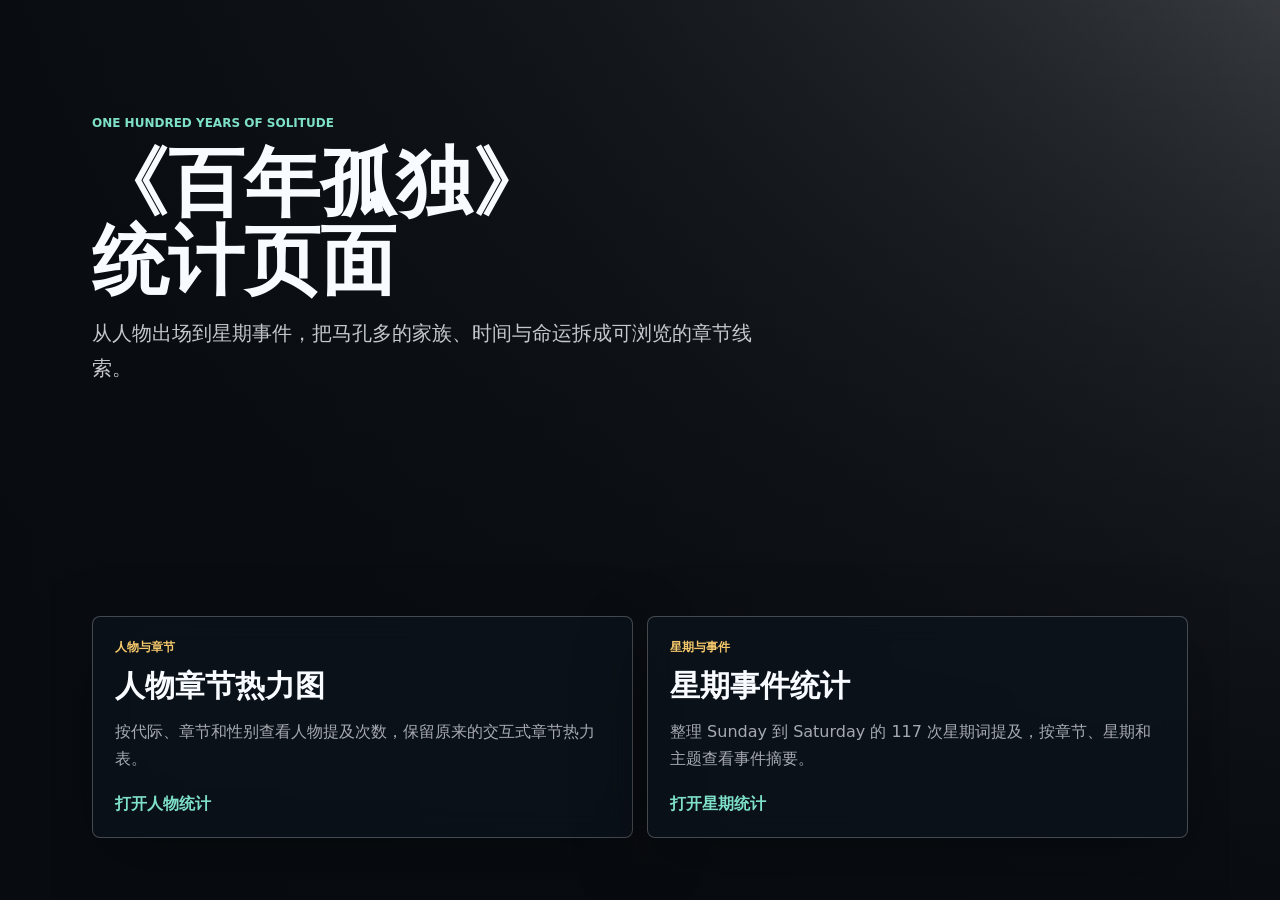
==== index.html @ 35a204f6 "style: tighten landing hero spacing" ====
<!doctype html>
<html lang="zh-CN">
  <head>
    <meta charset="utf-8" />
    <meta name="viewport" content="width=device-width, initial-scale=1" />
    <title>《百年孤独》统计页面</title>
    <style>
      :root {
        --ink: #f8fbff;
        --soft: rgba(248, 251, 255, 0.78);
        --muted: rgba(248, 251, 255, 0.66);
        --line: rgba(255, 255, 255, 0.24);
        --card: rgba(12, 20, 28, 0.68);
        --card-hover: rgba(17, 29, 39, 0.82);
        --teal: #7ee0c7;
        --gold: #f5c96b;
        --shadow: 0 24px 70px rgba(0, 0, 0, 0.34);
        font-family:
          Inter, ui-sans-serif, system-ui, -apple-system, BlinkMacSystemFont, "Segoe UI",
          "PingFang SC", "Microsoft YaHei", sans-serif;
      }

      * {
        box-sizing: border-box;
      }

      html {
        min-height: 100%;
      }

      html,
      body {
        background:
          linear-gradient(90deg, rgba(8, 12, 17, 0.9) 0%, rgba(8, 12, 17, 0.74) 44%, rgba(8, 12, 17, 0.46) 100%),
          linear-gradient(180deg, rgba(8, 12, 17, 0.2) 0%, rgba(8, 12, 17, 0.88) 100%),
          url("./assets/spanish-cover.webp") center / cover no-repeat;
      }

      body {
        min-width: 320px;
        min-height: 100svh;
        margin: 0;
        overflow-x: hidden;
        color: var(--ink);
      }

      main {
        display: grid;
        grid-template-rows: minmax(360px, 42svh) auto;
        width: 100%;
        max-width: 1180px;
        min-height: 100svh;
        margin: 0 auto;
        padding: clamp(24px, 5vw, 62px) clamp(16px, 4vw, 42px);
        overflow: hidden;
      }

      .hero {
        display: flex;
        flex-direction: column;
        justify-content: center;
        width: 100%;
        min-width: 0;
        max-width: 820px;
      }

      .eyebrow {
        margin: 0 0 14px;
        color: var(--teal);
        font-size: 12px;
        font-weight: 820;
        letter-spacing: 0;
        text-transform: uppercase;
      }

      h1 {
        max-width: 780px;
        margin: 0 0 16px;
        font-size: clamp(38px, 7vw, 76px);
        line-height: 1.02;
        letter-spacing: 0;
        overflow-wrap: anywhere;
        text-wrap: balance;
      }

      h1 span {
        display: block;
      }

      .lede {
        max-width: 690px;
        margin: 0;
        color: var(--soft);
        font-size: clamp(16px, 2vw, 20px);
        line-height: 1.75;
        overflow-wrap: anywhere;
        word-break: break-word;
      }

      .link-grid {
        display: grid;
        width: 100%;
        min-width: 0;
        grid-template-columns: repeat(2, minmax(0, 1fr));
        gap: 14px;
        align-self: end;
      }

      a.card {
        display: grid;
        min-width: 0;
        min-height: 204px;
        border: 1px solid var(--line);
        border-radius: 8px;
        background: var(--card);
        box-shadow: var(--shadow);
        padding: 22px;
        color: inherit;
        text-decoration: none;
        backdrop-filter: blur(14px);
      }

      a.card:hover,
      a.card:focus-visible {
        border-color: rgba(126, 224, 199, 0.76);
        outline: none;
        background: var(--card-hover);
        box-shadow: 0 0 0 3px rgba(126, 224, 199, 0.18), var(--shadow);
      }

      .card-kicker {
        color: var(--gold);
        font-size: 12px;
        font-weight: 820;
      }

      .card strong {
        display: block;
        margin-top: 12px;
        color: var(--ink);
        font-size: clamp(22px, 3vw, 30px);
        line-height: 1.18;
      }

      .card p {
        margin: 14px 0 0;
        color: var(--muted);
        line-height: 1.7;
        overflow-wrap: anywhere;
        word-break: break-word;
      }

      .card-action {
        align-self: end;
        margin-top: 22px;
        color: var(--teal);
        font-weight: 820;
      }

      @media (max-width: 820px) {
        html,
        body {
          background:
            linear-gradient(180deg, rgba(8, 12, 17, 0.9) 0%, rgba(8, 12, 17, 0.68) 46%, rgba(8, 12, 17, 0.94) 100%),
            url("./assets/spanish-cover.webp") center top / cover no-repeat;
        }

        main {
          grid-template-rows: minmax(340px, 48svh) auto;
          padding-right: 20px;
          padding-left: 20px;
        }

        .hero,
        .link-grid {
          width: min(350px, 100%);
          max-width: 100%;
        }

        a.card {
          width: 100%;
          max-width: 100%;
        }

        h1 {
          font-size: clamp(34px, 11vw, 46px);
          line-height: 1.08;
        }

        .link-grid {
          grid-template-columns: 1fr;
        }

        a.card {
          min-height: 184px;
        }
      }
    </style>
  </head>
  <body>
    <main>
      <section class="hero" aria-labelledby="site-title">
        <p class="eyebrow">One Hundred Years of Solitude</p>
        <h1 id="site-title"><span>《百年孤独》</span><span>统计页面</span></h1>
        <p class="lede">从人物出场到星期事件，把马孔多的家族、时间与命运拆成可浏览的章节线索。</p>
      </section>

      <section class="link-grid" aria-label="统计页面入口">
        <a class="card" href="./people/">
          <span class="card-kicker">人物与章节</span>
          <strong>人物章节热力图</strong>
          <p>按代际、章节和性别查看人物提及次数，保留原来的交互式章节热力表。</p>
          <span class="card-action">打开人物统计</span>
        </a>

        <a class="card" href="./weekday-events/">
          <span class="card-kicker">星期与事件</span>
          <strong>星期事件统计</strong>
          <p>整理 Sunday 到 Saturday 的 117 次星期词提及，按章节、星期和主题查看事件摘要。</p>
          <span class="card-action">打开星期统计</span>
        </a>
      </section>
    </main>
  </body>
</html>
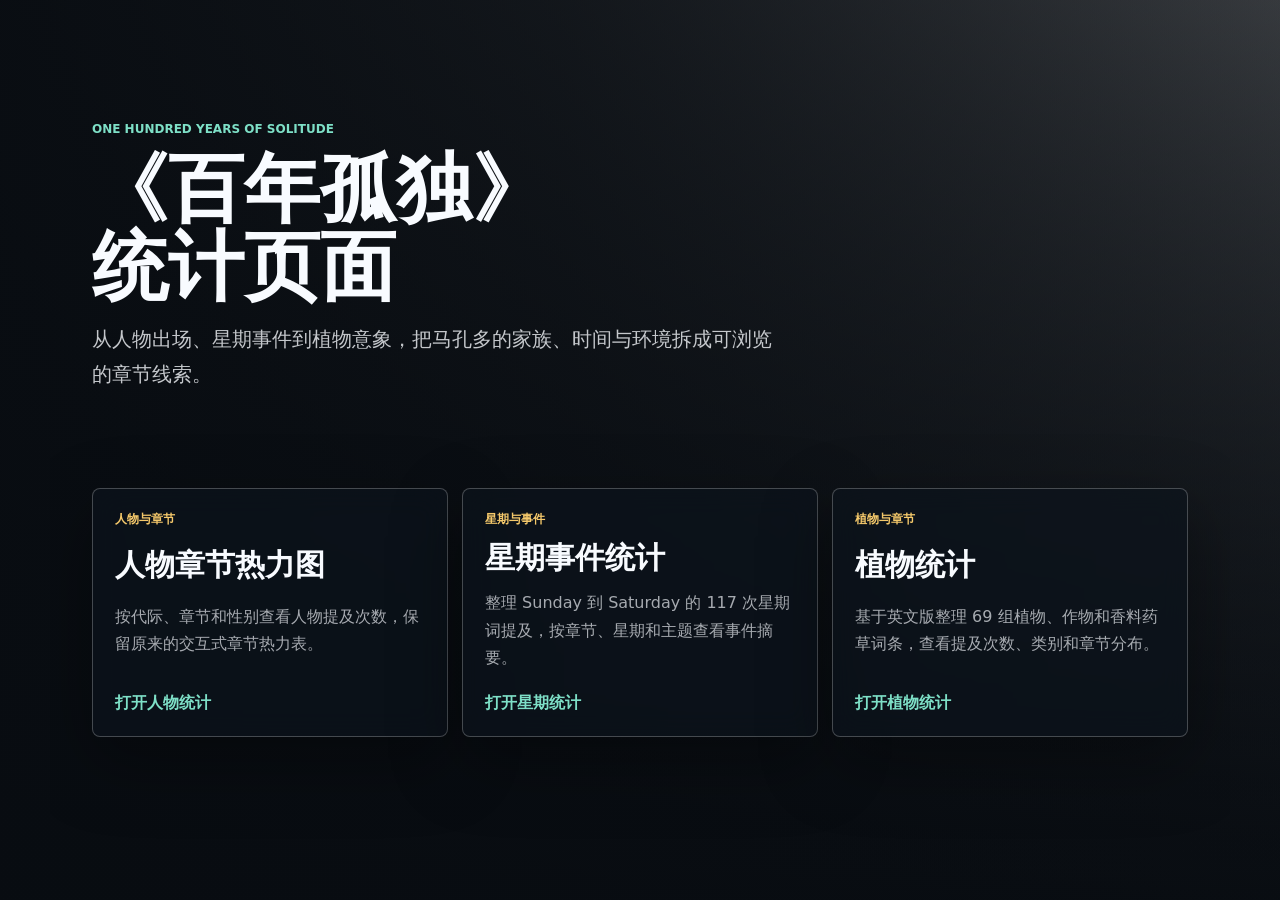
==== commit a3126af4: "feat: add plant statistics page" ====
--- a/index.html
+++ b/index.html
@@ -45,8 +45,9 @@
       }
 
       main {
-        display: grid;
-        grid-template-rows: minmax(360px, 42svh) auto;
+        display: flex;
+        flex-direction: column;
+        gap: clamp(32px, 4vh, 52px);
         width: 100%;
         max-width: 1180px;
         min-height: 100svh;
@@ -62,6 +63,7 @@
         width: 100%;
         min-width: 0;
         max-width: 820px;
+        min-height: min(390px, 44svh);
       }
 
       .eyebrow {
@@ -101,9 +103,8 @@
         display: grid;
         width: 100%;
         min-width: 0;
-        grid-template-columns: repeat(2, minmax(0, 1fr));
+        grid-template-columns: repeat(3, minmax(0, 1fr));
         gap: 14px;
-        align-self: end;
       }
 
       a.card {
@@ -166,9 +167,13 @@
         }
 
         main {
-          grid-template-rows: minmax(340px, 48svh) auto;
+          gap: 28px;
           padding-right: 20px;
           padding-left: 20px;
+        }
+
+        .hero {
+          min-height: 340px;
         }
 
         .hero,
@@ -193,6 +198,12 @@
 
         a.card {
           min-height: 184px;
+        }
+      }
+
+      @media (min-width: 821px) and (max-width: 1040px) {
+        .link-grid {
+          grid-template-columns: repeat(2, minmax(0, 1fr));
         }
       }
     </style>
@@ -202,7 +213,7 @@
       <section class="hero" aria-labelledby="site-title">
         <p class="eyebrow">One Hundred Years of Solitude</p>
         <h1 id="site-title"><span>《百年孤独》</span><span>统计页面</span></h1>
-        <p class="lede">从人物出场到星期事件，把马孔多的家族、时间与命运拆成可浏览的章节线索。</p>
+        <p class="lede">从人物出场、星期事件到植物意象，把马孔多的家族、时间与环境拆成可浏览的章节线索。</p>
       </section>
 
       <section class="link-grid" aria-label="统计页面入口">
@@ -219,6 +230,13 @@
           <p>整理 Sunday 到 Saturday 的 117 次星期词提及，按章节、星期和主题查看事件摘要。</p>
           <span class="card-action">打开星期统计</span>
         </a>
+
+        <a class="card" href="./plants/">
+          <span class="card-kicker">植物与章节</span>
+          <strong>植物统计</strong>
+          <p>基于英文版整理 69 组植物、作物和香料药草词条，查看提及次数、类别和章节分布。</p>
+          <span class="card-action">打开植物统计</span>
+        </a>
       </section>
     </main>
   </body>
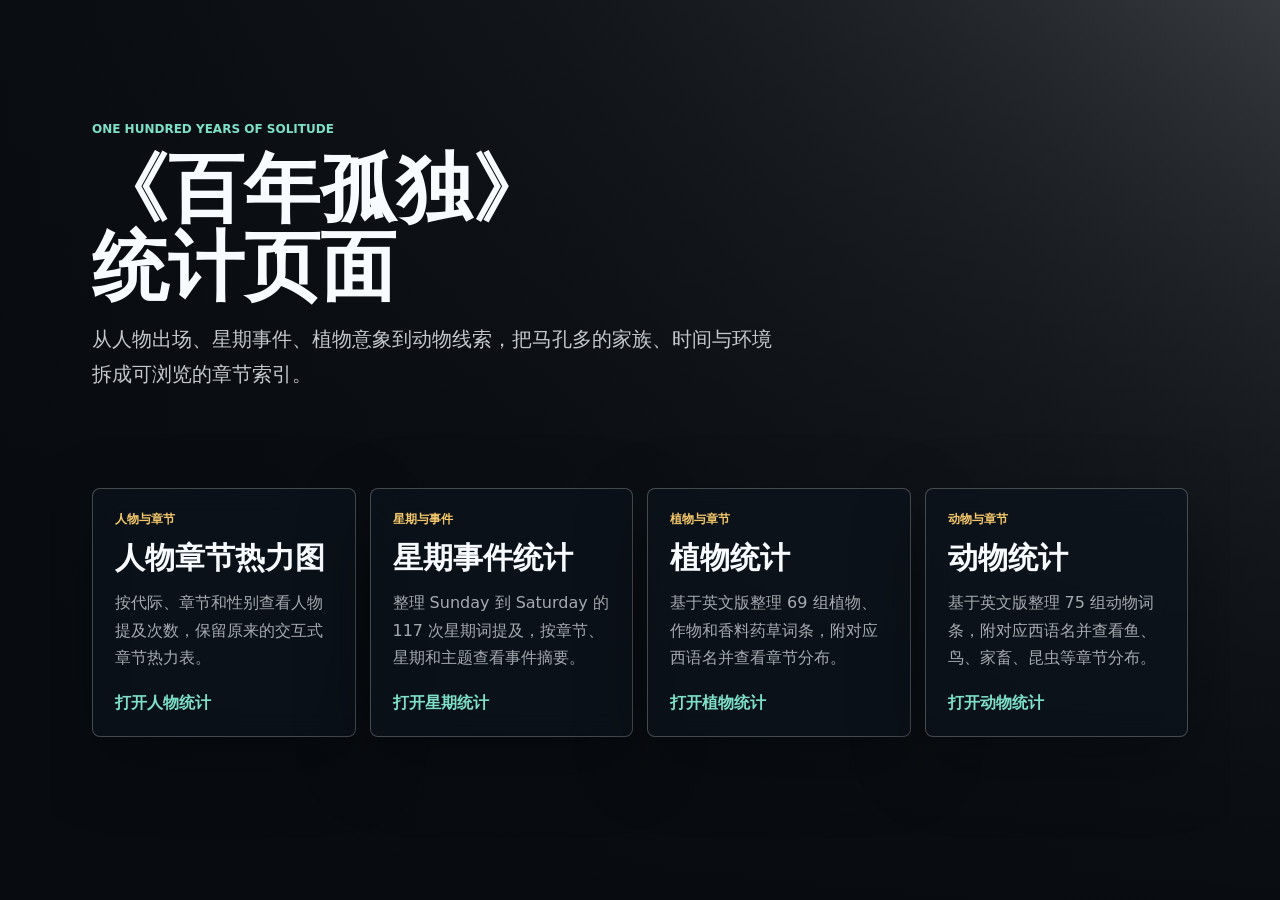
==== commit 119c0598: "feat: add Spanish labels to nature stats" ====
--- a/index.html
+++ b/index.html
@@ -103,7 +103,7 @@
         display: grid;
         width: 100%;
         min-width: 0;
-        grid-template-columns: repeat(3, minmax(0, 1fr));
+        grid-template-columns: repeat(4, minmax(0, 1fr));
         gap: 14px;
       }
 
@@ -201,7 +201,7 @@
         }
       }
 
-      @media (min-width: 821px) and (max-width: 1040px) {
+      @media (min-width: 821px) and (max-width: 1180px) {
         .link-grid {
           grid-template-columns: repeat(2, minmax(0, 1fr));
         }
@@ -213,7 +213,7 @@
       <section class="hero" aria-labelledby="site-title">
         <p class="eyebrow">One Hundred Years of Solitude</p>
         <h1 id="site-title"><span>《百年孤独》</span><span>统计页面</span></h1>
-        <p class="lede">从人物出场、星期事件到植物意象，把马孔多的家族、时间与环境拆成可浏览的章节线索。</p>
+        <p class="lede">从人物出场、星期事件、植物意象到动物线索，把马孔多的家族、时间与环境拆成可浏览的章节索引。</p>
       </section>
 
       <section class="link-grid" aria-label="统计页面入口">
@@ -234,8 +234,15 @@
         <a class="card" href="./plants/">
           <span class="card-kicker">植物与章节</span>
           <strong>植物统计</strong>
-          <p>基于英文版整理 69 组植物、作物和香料药草词条，查看提及次数、类别和章节分布。</p>
+          <p>基于英文版整理 69 组植物、作物和香料药草词条，附对应西语名并查看章节分布。</p>
           <span class="card-action">打开植物统计</span>
+        </a>
+
+        <a class="card" href="./animals/">
+          <span class="card-kicker">动物与章节</span>
+          <strong>动物统计</strong>
+          <p>基于英文版整理 75 组动物词条，附对应西语名并查看鱼、鸟、家畜、昆虫等章节分布。</p>
+          <span class="card-action">打开动物统计</span>
         </a>
       </section>
     </main>
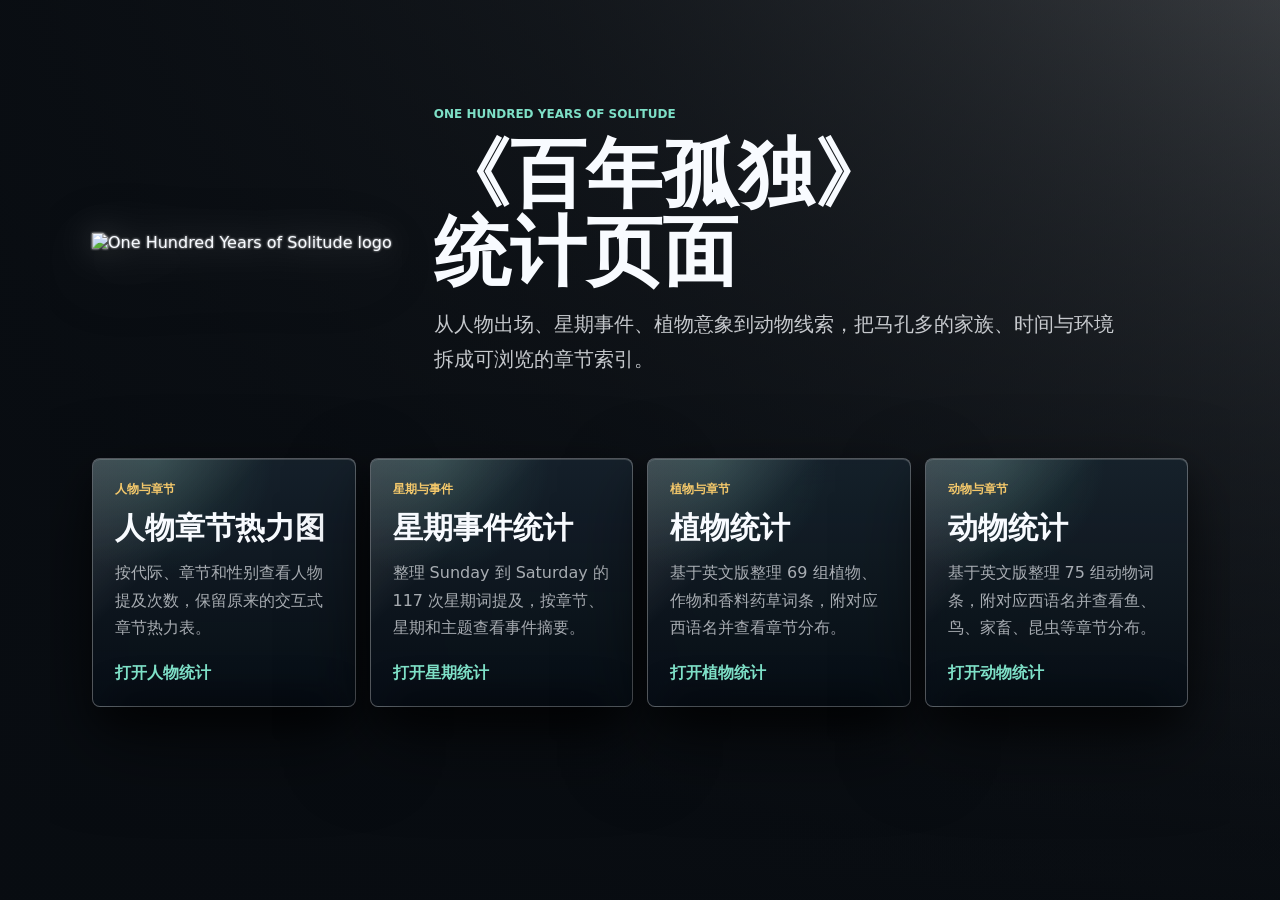
==== commit eb00b592: "style: lift homepage cards" ====
--- a/index.html
+++ b/index.html
@@ -4,6 +4,8 @@
     <meta charset="utf-8" />
     <meta name="viewport" content="width=device-width, initial-scale=1" />
     <title>《百年孤独》统计页面</title>
+    <link rel="icon" type="image/png" sizes="64x64" href="./assets/favicon.png" />
+    <link rel="apple-touch-icon" href="./assets/apple-touch-icon.png" />
     <style>
       :root {
         --ink: #f8fbff;
@@ -62,8 +64,30 @@
         justify-content: center;
         width: 100%;
         min-width: 0;
-        max-width: 820px;
-        min-height: min(390px, 44svh);
+        max-width: 1080px;
+        min-height: min(360px, 42svh);
+      }
+
+      .hero-heading {
+        display: flex;
+        align-items: center;
+        gap: clamp(22px, 3.4vw, 42px);
+        width: 100%;
+        min-width: 0;
+      }
+
+      .hero-copy {
+        min-width: 0;
+      }
+
+      .brand-logo {
+        flex: 0 0 auto;
+        width: clamp(150px, 15vw, 220px);
+        height: auto;
+        margin: 0;
+        filter: drop-shadow(0 18px 40px rgba(0, 0, 0, 0.42))
+          drop-shadow(0 0 1px rgba(255, 255, 255, 0.82))
+          drop-shadow(0 0 16px rgba(255, 255, 255, 0.26));
       }
 
       .eyebrow {
@@ -105,28 +129,76 @@
         min-width: 0;
         grid-template-columns: repeat(4, minmax(0, 1fr));
         gap: 14px;
+        perspective: 1200px;
       }
 
       a.card {
+        position: relative;
+        isolation: isolate;
         display: grid;
         min-width: 0;
         min-height: 204px;
-        border: 1px solid var(--line);
+        border: 1px solid rgba(255, 255, 255, 0.3);
         border-radius: 8px;
-        background: var(--card);
-        box-shadow: var(--shadow);
+        background:
+          linear-gradient(180deg, rgba(24, 36, 46, 0.84), rgba(6, 13, 20, 0.74)),
+          var(--card);
+        box-shadow:
+          0 34px 82px rgba(0, 0, 0, 0.5),
+          0 14px 30px rgba(0, 0, 0, 0.34),
+          inset 0 1px 0 rgba(255, 255, 255, 0.16);
         padding: 22px;
         color: inherit;
         text-decoration: none;
         backdrop-filter: blur(14px);
+        transform: translateY(0);
+        transition:
+          transform 180ms ease,
+          border-color 180ms ease,
+          background 180ms ease,
+          box-shadow 180ms ease;
+      }
+
+      a.card::before {
+        position: absolute;
+        inset: 0;
+        z-index: -1;
+        border-radius: inherit;
+        background:
+          linear-gradient(135deg, rgba(255, 255, 255, 0.18), transparent 34%),
+          radial-gradient(circle at 24% 0%, rgba(126, 224, 199, 0.16), transparent 38%);
+        content: "";
+        opacity: 0.9;
+        pointer-events: none;
+      }
+
+      a.card::after {
+        position: absolute;
+        right: 18px;
+        bottom: -18px;
+        left: 18px;
+        z-index: -2;
+        height: 28px;
+        border-radius: 999px;
+        background: rgba(0, 0, 0, 0.42);
+        filter: blur(18px);
+        content: "";
+        pointer-events: none;
       }
 
       a.card:hover,
       a.card:focus-visible {
         border-color: rgba(126, 224, 199, 0.76);
         outline: none;
-        background: var(--card-hover);
-        box-shadow: 0 0 0 3px rgba(126, 224, 199, 0.18), var(--shadow);
+        background:
+          linear-gradient(180deg, rgba(29, 48, 58, 0.9), rgba(9, 19, 28, 0.82)),
+          var(--card-hover);
+        box-shadow:
+          0 46px 108px rgba(0, 0, 0, 0.58),
+          0 18px 42px rgba(0, 0, 0, 0.42),
+          0 0 0 3px rgba(126, 224, 199, 0.18),
+          inset 0 1px 0 rgba(255, 255, 255, 0.22);
+        transform: translateY(-8px);
       }
 
       .card-kicker {
@@ -176,6 +248,16 @@
           min-height: 340px;
         }
 
+        .hero-heading {
+          flex-direction: column;
+          align-items: flex-start;
+          gap: 16px;
+        }
+
+        .brand-logo {
+          width: 128px;
+        }
+
         .hero,
         .link-grid {
           width: min(350px, 100%);
@@ -211,9 +293,23 @@
   <body>
     <main>
       <section class="hero" aria-labelledby="site-title">
-        <p class="eyebrow">One Hundred Years of Solitude</p>
-        <h1 id="site-title"><span>《百年孤独》</span><span>统计页面</span></h1>
-        <p class="lede">从人物出场、星期事件、植物意象到动物线索，把马孔多的家族、时间与环境拆成可浏览的章节索引。</p>
+        <div class="hero-heading">
+          <picture>
+            <source srcset="./assets/site-logo.webp" type="image/webp" />
+            <img
+              class="brand-logo"
+              src="./assets/site-logo.png"
+              alt="One Hundred Years of Solitude logo"
+              width="720"
+              height="720"
+            />
+          </picture>
+          <div class="hero-copy">
+            <p class="eyebrow">One Hundred Years of Solitude</p>
+            <h1 id="site-title"><span>《百年孤独》</span><span>统计页面</span></h1>
+            <p class="lede">从人物出场、星期事件、植物意象到动物线索，把马孔多的家族、时间与环境拆成可浏览的章节索引。</p>
+          </div>
+        </div>
       </section>
 
       <section class="link-grid" aria-label="统计页面入口">
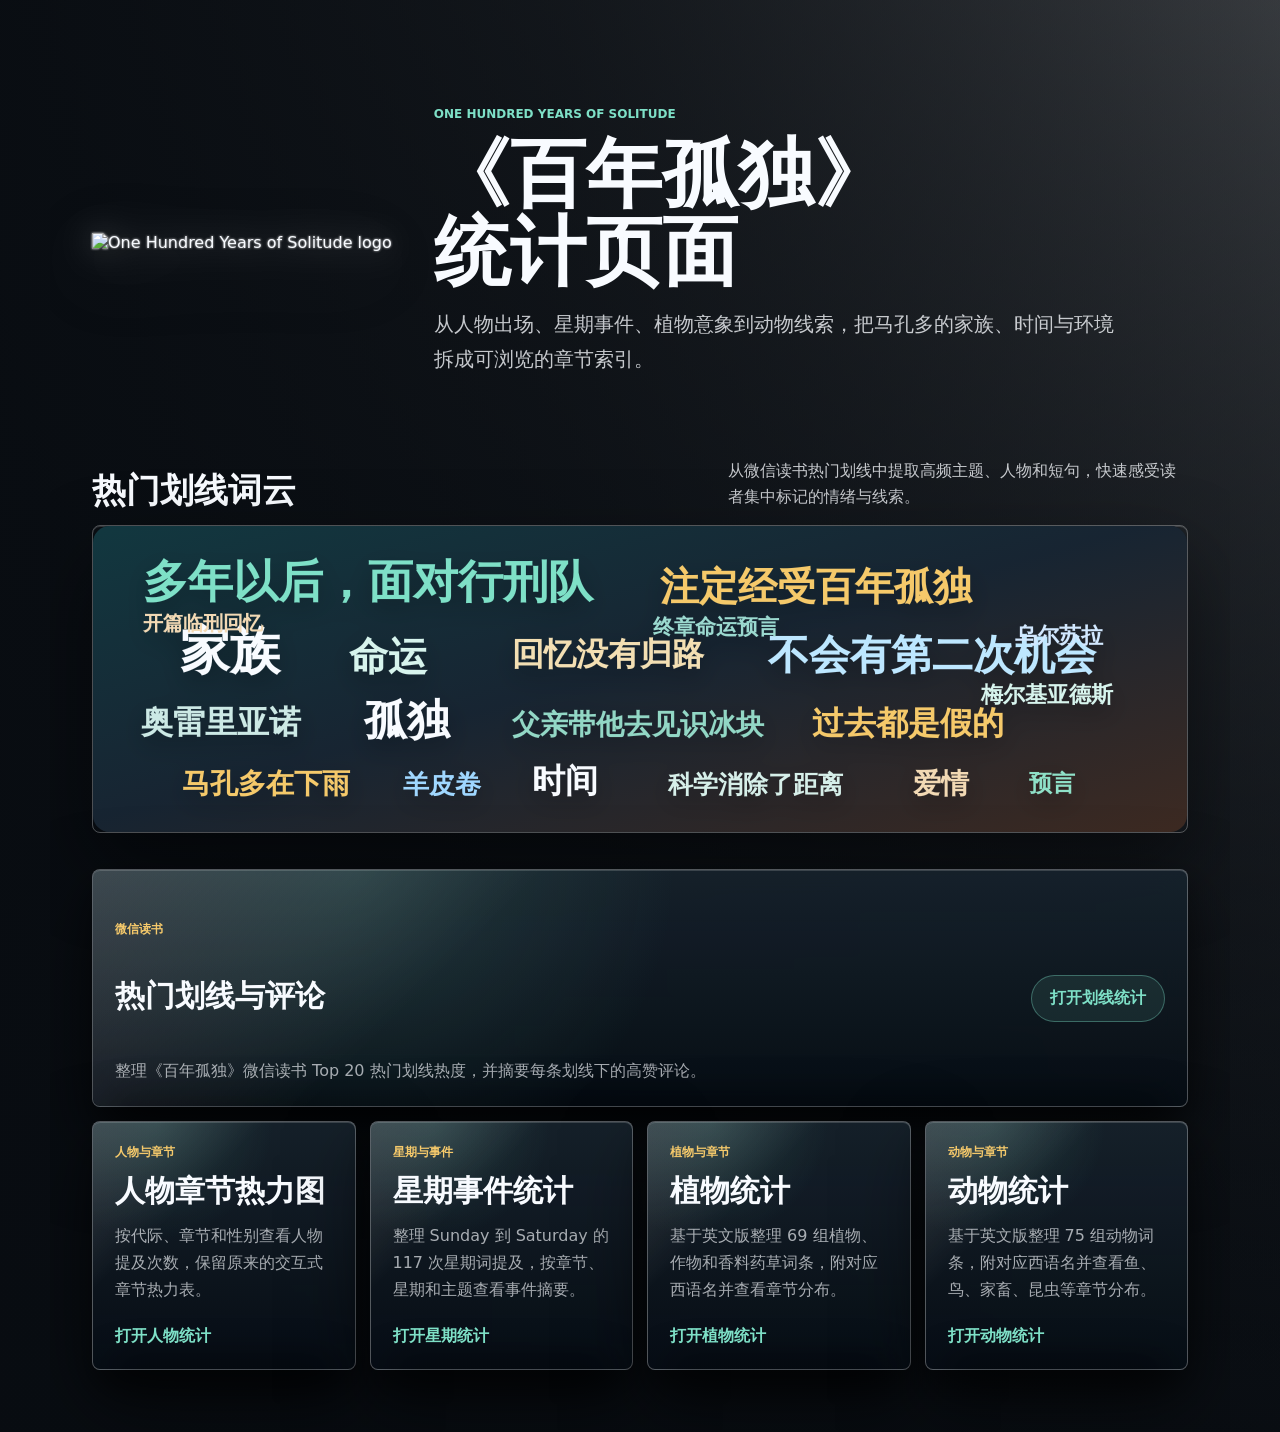
==== commit bbfc9cd6: "refine index landing layout" ====
--- a/index.html
+++ b/index.html
@@ -130,6 +130,45 @@
         grid-template-columns: repeat(4, minmax(0, 1fr));
         gap: 14px;
         perspective: 1200px;
+      }
+
+      .wordcloud-panel {
+        display: grid;
+        gap: 14px;
+        width: 100%;
+        max-width: 1120px;
+      }
+
+      .wordcloud-heading {
+        display: flex;
+        align-items: end;
+        justify-content: space-between;
+        gap: 18px;
+      }
+
+      .wordcloud-heading h2 {
+        margin: 0;
+        color: var(--ink);
+        font-size: clamp(22px, 3vw, 34px);
+        line-height: 1.16;
+      }
+
+      .wordcloud-heading p {
+        max-width: 460px;
+        margin: 0;
+        color: var(--soft);
+        line-height: 1.65;
+      }
+
+      .wordcloud-image {
+        display: block;
+        width: 100%;
+        height: auto;
+        border: 1px solid rgba(255, 255, 255, 0.28);
+        border-radius: 8px;
+        box-shadow:
+          0 34px 82px rgba(0, 0, 0, 0.44),
+          inset 0 1px 0 rgba(255, 255, 255, 0.16);
       }
 
       a.card {
@@ -159,6 +198,30 @@
           box-shadow 180ms ease;
       }
 
+      a.card.featured-card {
+        grid-column: 1 / -1;
+        min-height: 238px;
+        grid-template-columns: minmax(0, 1fr) minmax(220px, 0.45fr);
+        align-items: end;
+      }
+
+      a.card.featured-card .card-kicker,
+      a.card.featured-card strong,
+      a.card.featured-card p {
+        grid-column: 1 / 2;
+      }
+
+      a.card.featured-card .card-action {
+        grid-column: 2 / 3;
+        grid-row: 1 / 4;
+        justify-self: end;
+        align-self: center;
+        border: 1px solid rgba(126, 224, 199, 0.36);
+        border-radius: 999px;
+        background: rgba(126, 224, 199, 0.1);
+        padding: 12px 18px;
+      }
+
       a.card::before {
         position: absolute;
         inset: 0;
@@ -259,14 +322,26 @@
         }
 
         .hero,
-        .link-grid {
+        .link-grid,
+        .wordcloud-panel {
           width: min(350px, 100%);
           max-width: 100%;
         }
 
-        a.card {
+        a.card,
+        a.card.featured-card {
           width: 100%;
           max-width: 100%;
+          grid-template-columns: 1fr;
+        }
+
+        a.card.featured-card .card-kicker,
+        a.card.featured-card strong,
+        a.card.featured-card p,
+        a.card.featured-card .card-action {
+          grid-column: auto;
+          grid-row: auto;
+          justify-self: start;
         }
 
         h1 {
@@ -276,6 +351,11 @@
 
         .link-grid {
           grid-template-columns: 1fr;
+        }
+
+        .wordcloud-heading {
+          display: grid;
+          gap: 8px;
         }
 
         a.card {
@@ -312,7 +392,28 @@
         </div>
       </section>
 
+      <section class="wordcloud-panel" aria-labelledby="wordcloud-title">
+        <div class="wordcloud-heading">
+          <h2 id="wordcloud-title">热门划线词云</h2>
+          <p>从微信读书热门划线中提取高频主题、人物和短句，快速感受读者集中标记的情绪与线索。</p>
+        </div>
+        <img
+          class="wordcloud-image"
+          src="./assets/highlight-wordcloud.svg"
+          alt="热门划线词云，包含多年以后面对行刑队、家族、孤独、命运、不会有第二次机会等短句"
+          width="1180"
+          height="330"
+        />
+      </section>
+
       <section class="link-grid" aria-label="统计页面入口">
+        <a class="card featured-card" href="./highlights/">
+          <span class="card-kicker">微信读书</span>
+          <strong>热门划线与评论</strong>
+          <p>整理《百年孤独》微信读书 Top 20 热门划线热度，并摘要每条划线下的高赞评论。</p>
+          <span class="card-action">打开划线统计</span>
+        </a>
+
         <a class="card" href="./people/">
           <span class="card-kicker">人物与章节</span>
           <strong>人物章节热力图</strong>
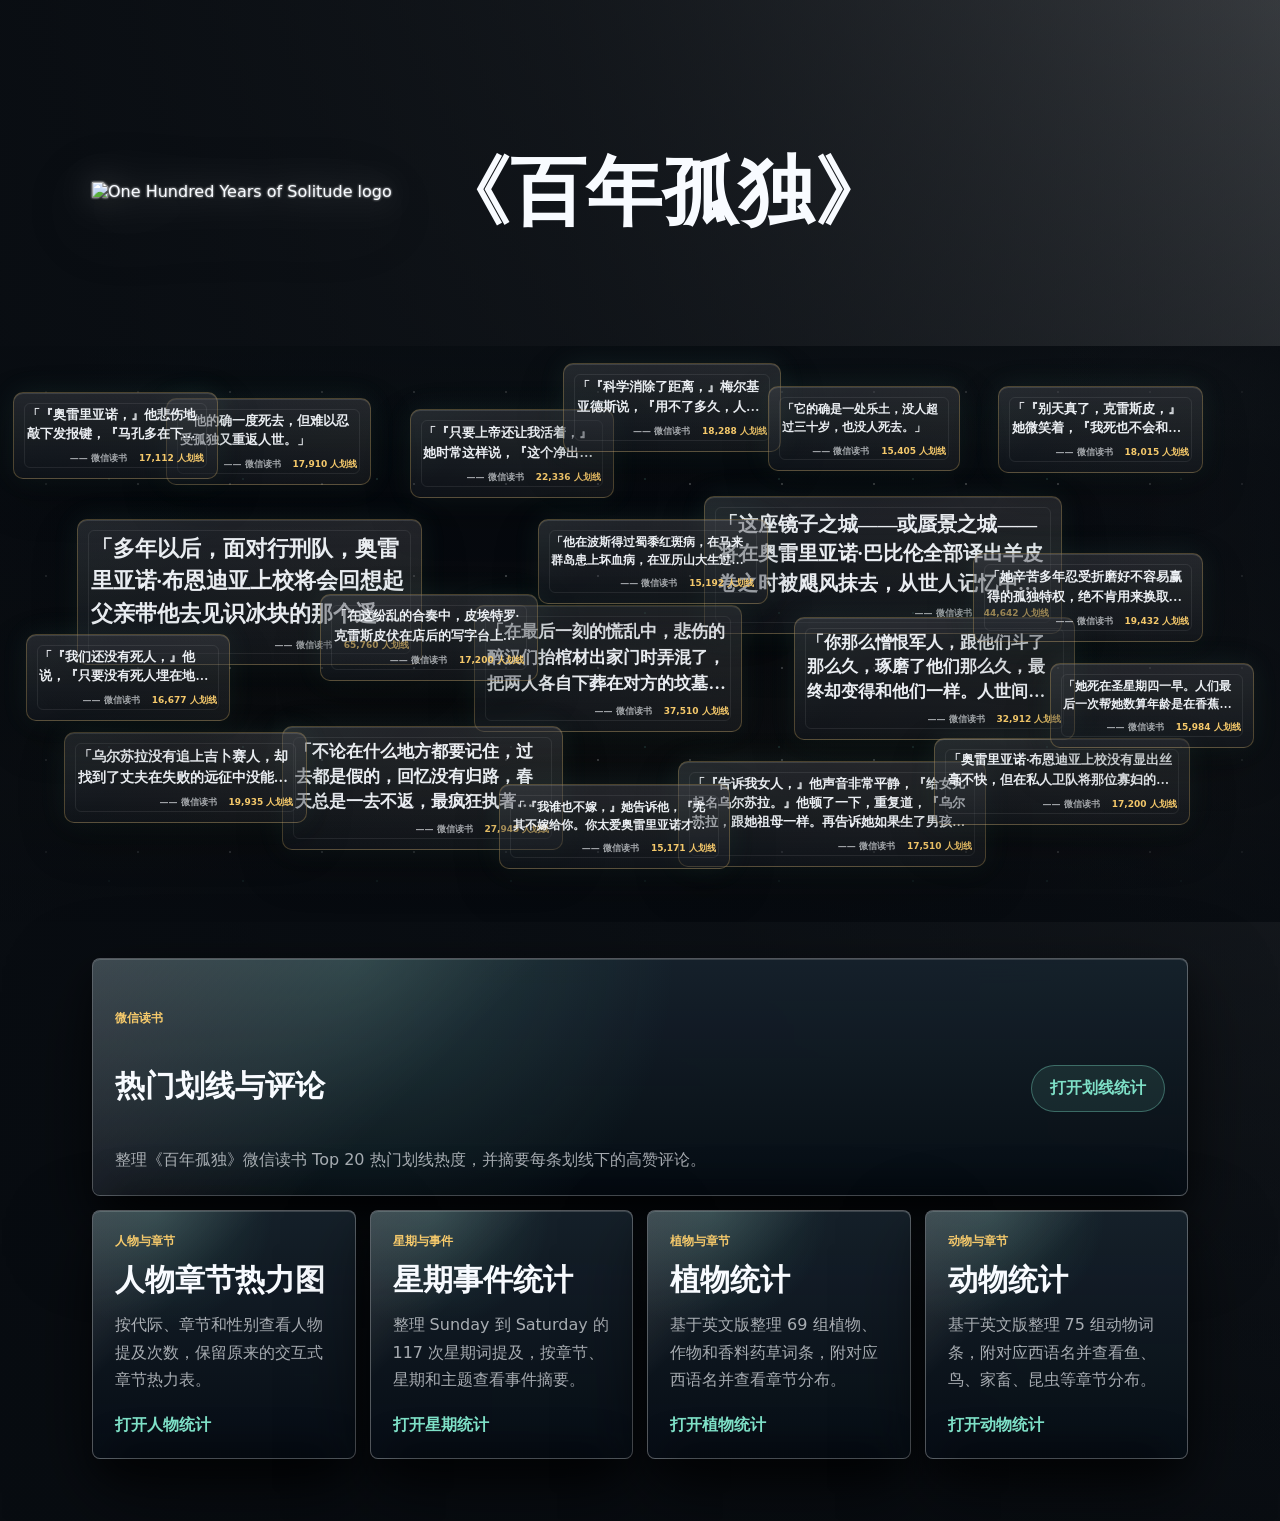
==== commit af6909f4: "refine index floating quote section" ====
--- a/index.html
+++ b/index.html
@@ -55,7 +55,7 @@
         min-height: 100svh;
         margin: 0 auto;
         padding: clamp(24px, 5vw, 62px) clamp(16px, 4vw, 42px);
-        overflow: hidden;
+        overflow: visible;
       }
 
       .hero {
@@ -65,7 +65,7 @@
         width: 100%;
         min-width: 0;
         max-width: 1080px;
-        min-height: min(360px, 42svh);
+        min-height: min(260px, 30svh);
       }
 
       .hero-heading {
@@ -101,7 +101,7 @@
 
       h1 {
         max-width: 780px;
-        margin: 0 0 16px;
+        margin: 0;
         font-size: clamp(38px, 7vw, 76px);
         line-height: 1.02;
         letter-spacing: 0;
@@ -132,43 +132,464 @@
         perspective: 1200px;
       }
 
-      .wordcloud-panel {
+      .quote-field {
+        position: relative;
+        isolation: isolate;
+        width: min(1500px, 100vw);
+        max-width: none;
+        min-height: clamp(560px, 45vw, 700px);
+        margin-left: 50%;
+        margin-top: clamp(-12px, -1.2vw, -4px);
+        padding: 0;
+        transform: translateX(-50%);
+      }
+
+      .quote-orbit {
+        position: absolute;
+        inset: 0 calc(50% - 50vw);
+        z-index: 1;
+        overflow: hidden;
+        background:
+          linear-gradient(90deg, rgba(5, 8, 13, 0.08), rgba(5, 8, 13, 0.52) 18%, rgba(5, 8, 13, 0.58) 82%, rgba(5, 8, 13, 0.08)),
+          linear-gradient(180deg, rgba(5, 8, 13, 0), rgba(5, 8, 13, 0.58) 18%, rgba(5, 8, 13, 0.5) 82%, rgba(5, 8, 13, 0));
+        isolation: isolate;
+      }
+
+      .quote-orbit::before {
+        position: absolute;
+        inset: 0;
+        z-index: -1;
+        background-image:
+          radial-gradient(circle, rgba(255, 255, 255, 0.64) 0 1px, transparent 1.3px),
+          radial-gradient(circle, rgba(126, 224, 199, 0.42) 0 1px, transparent 1.25px),
+          linear-gradient(180deg, rgba(126, 224, 199, 0.08), transparent 28%, rgba(245, 201, 107, 0.08) 78%, transparent);
+        background-position:
+          0 0,
+          42px 66px,
+          center;
+        background-size:
+          92px 92px,
+          134px 134px,
+          auto;
+        content: "";
+        opacity: 0.32;
+      }
+
+      .quote-orbit::after {
+        position: absolute;
+        inset: 0;
+        z-index: -1;
+        background:
+          linear-gradient(90deg, rgba(8, 12, 17, 0.72), transparent 18%, transparent 82%, rgba(8, 12, 17, 0.72)),
+          linear-gradient(180deg, rgba(8, 12, 17, 0.78), transparent 16%, transparent 78%, rgba(8, 12, 17, 0.78));
+        content: "";
+        pointer-events: none;
+      }
+
+      .quote-card {
+        position: absolute;
         display: grid;
-        gap: 14px;
-        width: 100%;
-        max-width: 1120px;
-      }
-
-      .wordcloud-heading {
+        grid-template-rows: minmax(0, 1fr) auto;
+        min-width: 0;
+        width: min(var(--card-width, 280px), calc(100vw - 42px));
+        min-height: 0;
+        border: 1px solid rgba(245, 201, 107, 0.26);
+        border-radius: 10px;
+        background:
+          linear-gradient(180deg, rgba(255, 255, 255, 0.1), rgba(255, 255, 255, 0.025)),
+          rgba(11, 16, 24, 0.38);
+        box-shadow:
+          0 18px 44px rgba(0, 0, 0, 0.26),
+          0 0 28px rgba(126, 224, 199, 0.08),
+          inset 0 1px 0 rgba(255, 255, 255, 0.12);
+        padding: clamp(10px, 1vw, 14px);
+        color: var(--ink);
+        animation:
+          quote-drift-a 18s ease-in-out infinite,
+          quote-breathe 4.8s ease-in-out infinite;
+        left: var(--x);
+        top: var(--y);
+        transition:
+          transform 180ms ease,
+          border-color 180ms ease,
+          background 180ms ease,
+          box-shadow 180ms ease;
+      }
+
+      .quote-card::before {
+        position: absolute;
+        inset: 10px;
+        border: 1px solid rgba(255, 255, 255, 0.08);
+        border-radius: 6px;
+        content: "";
+        pointer-events: none;
+      }
+
+      .quote-card::after {
+        position: absolute;
+        inset: -1px;
+        z-index: -1;
+        border-radius: 10px;
+        background: linear-gradient(135deg, rgba(126, 224, 199, 0.16), transparent 32%, rgba(245, 201, 107, 0.12));
+        content: "";
+        opacity: 0.28;
+        pointer-events: none;
+      }
+
+      .quote-card:hover,
+      .quote-card:focus-within {
+        z-index: 20;
+        border-color: rgba(126, 224, 199, 0.62);
+        background:
+          linear-gradient(180deg, rgba(126, 224, 199, 0.14), rgba(255, 255, 255, 0.04)),
+          rgba(8, 15, 22, 0.82);
+        box-shadow:
+          0 32px 92px rgba(0, 0, 0, 0.52),
+          0 0 0 3px rgba(126, 224, 199, 0.12),
+          inset 0 1px 0 rgba(255, 255, 255, 0.18);
+        animation-play-state: paused;
+        transform: translateY(-8px) scale(1.08);
+      }
+
+      .quote-card blockquote {
+        display: -webkit-box;
+        overflow: hidden;
+        -webkit-box-orient: vertical;
+        -webkit-line-clamp: var(--lines, 2);
+        margin: 0;
+        color: rgba(248, 251, 255, 0.94);
+        font-family: "Songti SC", "STSong", "Noto Serif CJK SC", SimSun, serif;
+        font-size: var(--quote-size, clamp(12px, 1vw, 16px));
+        font-weight: 700;
+        line-height: 1.5;
+        letter-spacing: 0;
+      }
+
+      .quote-card footer {
         display: flex;
-        align-items: end;
-        justify-content: space-between;
-        gap: 18px;
-      }
-
-      .wordcloud-heading h2 {
-        margin: 0;
-        color: var(--ink);
-        font-size: clamp(22px, 3vw, 34px);
-        line-height: 1.16;
-      }
-
-      .wordcloud-heading p {
-        max-width: 460px;
-        margin: 0;
-        color: var(--soft);
-        line-height: 1.65;
-      }
-
-      .wordcloud-image {
-        display: block;
-        width: 100%;
-        height: auto;
-        border: 1px solid rgba(255, 255, 255, 0.28);
-        border-radius: 8px;
-        box-shadow:
-          0 34px 82px rgba(0, 0, 0, 0.44),
-          inset 0 1px 0 rgba(255, 255, 255, 0.16);
+        flex-wrap: wrap;
+        gap: 8px 12px;
+        align-items: center;
+        justify-content: flex-end;
+        margin-top: 8px;
+        color: rgba(248, 251, 255, 0.62);
+        font-size: 9px;
+        font-weight: 760;
+      }
+
+      .quote-card footer span {
+        color: var(--gold);
+      }
+
+      .quote-card.rank-1 {
+        --x: 6%;
+        --y: 30%;
+        --card-width: clamp(250px, 27vw, 390px);
+        --quote-size: clamp(18px, 1.7vw, 25px);
+        --lines: 3;
+      }
+
+      .quote-card.rank-2 {
+        --x: 55%;
+        --y: 26%;
+        --card-width: clamp(270px, 28vw, 410px);
+        --quote-size: clamp(17px, 1.55vw, 23px);
+        --lines: 3;
+        animation-name: quote-drift-b, quote-breathe;
+        animation-duration: 22s, 5.4s;
+      }
+
+      .quote-card.rank-3 {
+        --x: 37%;
+        --y: 45%;
+        --card-width: clamp(220px, 21vw, 300px);
+        --quote-size: clamp(14px, 1.35vw, 19px);
+        --lines: 3;
+        animation-name: quote-drift-c, quote-breathe;
+        animation-duration: 20s, 4.6s;
+      }
+
+      .quote-card.rank-4 {
+        --x: 62%;
+        --y: 47%;
+        --card-width: clamp(225px, 22vw, 320px);
+        --quote-size: clamp(14px, 1.3vw, 18px);
+        --lines: 3;
+        animation-name: quote-drift-d, quote-breathe;
+        animation-duration: 24s, 5.2s;
+      }
+
+      .quote-card.rank-5 {
+        --x: 22%;
+        --y: 66%;
+        --card-width: clamp(220px, 22vw, 310px);
+        --quote-size: clamp(14px, 1.3vw, 18px);
+        --lines: 3;
+        animation-name: quote-drift-c, quote-breathe;
+        animation-duration: 19s, 5.8s;
+      }
+
+      .quote-card.rank-6 {
+        --x: 32%;
+        --y: 11%;
+        --card-width: clamp(170px, 16vw, 240px);
+        --quote-size: clamp(12px, 1.05vw, 15px);
+        animation-name: quote-drift-b, quote-breathe;
+        animation-duration: 21s, 4.4s;
+      }
+
+      .quote-card.rank-7 {
+        --x: 5%;
+        --y: 67%;
+        --card-width: clamp(190px, 19vw, 270px);
+        --quote-size: clamp(12px, 1.1vw, 16px);
+        animation-name: quote-drift-a, quote-breathe;
+        animation-duration: 23s, 4.8s;
+      }
+
+      .quote-card.rank-8 {
+        --x: 76%;
+        --y: 36%;
+        --card-width: clamp(190px, 18vw, 260px);
+        --quote-size: clamp(12px, 1.05vw, 15px);
+        animation-name: quote-drift-d, quote-breathe;
+        animation-duration: 18s, 5.6s;
+      }
+
+      .quote-card.rank-9 {
+        --x: 44%;
+        --y: 3%;
+        --card-width: clamp(180px, 17vw, 240px);
+        --quote-size: clamp(12px, 1.05vw, 15px);
+        animation-name: quote-drift-b, quote-breathe;
+      }
+
+      .quote-card.rank-10 {
+        --x: 78%;
+        --y: 7%;
+        --card-width: clamp(170px, 16vw, 230px);
+        --quote-size: clamp(12px, 1vw, 14px);
+        animation-name: quote-drift-c, quote-breathe;
+      }
+
+      .quote-card.rank-11 {
+        --x: 13%;
+        --y: 9%;
+        --card-width: clamp(170px, 16vw, 230px);
+        --quote-size: clamp(12px, 1vw, 14px);
+        animation-name: quote-drift-d, quote-breathe;
+      }
+
+      .quote-card.rank-12 {
+        --x: 53%;
+        --y: 72%;
+        --card-width: clamp(230px, 24vw, 330px);
+        --quote-size: clamp(12px, 1vw, 14px);
+        --lines: 3;
+        animation-name: quote-drift-a, quote-breathe;
+      }
+
+      .quote-card.rank-13 {
+        --x: 25%;
+        --y: 43%;
+        --card-width: clamp(180px, 17vw, 240px);
+        --quote-size: clamp(12px, 1vw, 14px);
+        animation-name: quote-drift-d, quote-breathe;
+      }
+
+      .quote-card.rank-14 {
+        --x: 73%;
+        --y: 68%;
+        --card-width: clamp(200px, 20vw, 290px);
+        --quote-size: clamp(12px, 1vw, 14px);
+        animation-name: quote-drift-b, quote-breathe;
+      }
+
+      .quote-card.rank-15 {
+        --x: 1%;
+        --y: 8%;
+        --card-width: clamp(170px, 16vw, 230px);
+        --quote-size: clamp(12px, 1vw, 14px);
+        animation-name: quote-drift-c, quote-breathe;
+      }
+
+      .quote-card.rank-16 {
+        --x: 2%;
+        --y: 50%;
+        --card-width: clamp(170px, 16vw, 230px);
+        --quote-size: clamp(12px, 1vw, 14px);
+        animation-name: quote-drift-b, quote-breathe;
+      }
+
+      .quote-card.rank-17 {
+        --x: 82%;
+        --y: 55%;
+        --card-width: clamp(170px, 16vw, 230px);
+        --quote-size: clamp(11px, 0.95vw, 13px);
+        animation-name: quote-drift-a, quote-breathe;
+      }
+
+      .quote-card.rank-18 {
+        --x: 60%;
+        --y: 7%;
+        --card-width: clamp(160px, 15vw, 210px);
+        --quote-size: clamp(11px, 0.95vw, 13px);
+        animation-name: quote-drift-d, quote-breathe;
+      }
+
+      .quote-card.rank-19 {
+        --x: 42%;
+        --y: 30%;
+        --card-width: clamp(190px, 18vw, 260px);
+        --quote-size: clamp(11px, 0.95vw, 13px);
+        animation-name: quote-drift-c, quote-breathe;
+      }
+
+      .quote-card.rank-20 {
+        --x: 39%;
+        --y: 76%;
+        --card-width: clamp(190px, 18vw, 260px);
+        --quote-size: clamp(11px, 0.95vw, 13px);
+        animation-name: quote-drift-b, quote-breathe;
+      }
+
+      .quote-card:nth-child(2) {
+        animation-delay: -2.4s, -1s;
+      }
+
+      .quote-card:nth-child(3) {
+        animation-delay: -4.8s, -1.8s;
+      }
+
+      .quote-card:nth-child(4) {
+        animation-delay: -1.6s, -0.6s;
+      }
+
+      .quote-card:nth-child(5) {
+        animation-delay: -6.2s, -2.8s;
+      }
+
+      .quote-card:nth-child(6) {
+        animation-delay: -3.1s, -1.4s;
+      }
+
+      .quote-card:nth-child(7) {
+        animation-delay: -7.2s, -2.2s;
+      }
+
+      .quote-card:nth-child(8) {
+        animation-delay: -5.4s, -0.9s;
+      }
+
+      .quote-card:nth-child(9) {
+        animation-delay: -8.1s, -1.2s;
+      }
+
+      .quote-card:nth-child(10) {
+        animation-delay: -2.9s, -2.7s;
+      }
+
+      .quote-card:nth-child(11) {
+        animation-delay: -6.7s, -1.9s;
+      }
+
+      .quote-card:nth-child(12) {
+        animation-delay: -9.4s, -3.1s;
+      }
+
+      .quote-card:nth-child(13) {
+        animation-delay: -1.9s, -1.6s;
+      }
+
+      .quote-card:nth-child(14) {
+        animation-delay: -7.8s, -2.4s;
+      }
+
+      .quote-card:nth-child(15) {
+        animation-delay: -4.3s, -0.8s;
+      }
+
+      .quote-card:nth-child(16) {
+        animation-delay: -10.2s, -2.9s;
+      }
+
+      .quote-card:nth-child(17) {
+        animation-delay: -5.9s, -1.1s;
+      }
+
+      .quote-card:nth-child(18) {
+        animation-delay: -3.8s, -2.5s;
+      }
+
+      .quote-card:nth-child(19) {
+        animation-delay: -8.8s, -1.7s;
+      }
+
+      .quote-card:nth-child(20) {
+        animation-delay: -6.1s, -3.3s;
+      }
+
+      @keyframes quote-drift-a {
+        0%,
+        100% {
+          translate: 0 0;
+          rotate: -0.6deg;
+        }
+
+        50% {
+          translate: 10px -12px;
+          rotate: 0.8deg;
+        }
+      }
+
+      @keyframes quote-drift-b {
+        0%,
+        100% {
+          translate: 0 0;
+          rotate: 0.7deg;
+        }
+
+        45% {
+          translate: -12px 10px;
+          rotate: -0.8deg;
+        }
+      }
+
+      @keyframes quote-drift-c {
+        0%,
+        100% {
+          translate: 0 0;
+          rotate: -0.3deg;
+        }
+
+        55% {
+          translate: 12px 10px;
+          rotate: 1deg;
+        }
+      }
+
+      @keyframes quote-drift-d {
+        0%,
+        100% {
+          translate: 0 0;
+          rotate: 0.4deg;
+        }
+
+        50% {
+          translate: -10px -12px;
+          rotate: -1deg;
+        }
+      }
+
+      @keyframes quote-breathe {
+        0%,
+        100% {
+          opacity: 0.82;
+        }
+
+        50% {
+          opacity: 1;
+        }
       }
 
       a.card {
@@ -302,13 +723,13 @@
         }
 
         main {
-          gap: 28px;
+          gap: 24px;
           padding-right: 20px;
           padding-left: 20px;
         }
 
         .hero {
-          min-height: 340px;
+          min-height: 220px;
         }
 
         .hero-heading {
@@ -322,10 +743,18 @@
         }
 
         .hero,
-        .link-grid,
-        .wordcloud-panel {
+        .link-grid {
           width: min(350px, 100%);
           max-width: 100%;
+        }
+
+        .quote-field {
+          width: 100vw;
+          max-width: 100%;
+          min-height: 520px;
+          margin-left: 50%;
+          padding: 0;
+          transform: translateX(-50%);
         }
 
         a.card,
@@ -353,9 +782,78 @@
           grid-template-columns: 1fr;
         }
 
-        .wordcloud-heading {
-          display: grid;
-          gap: 8px;
+        .quote-orbit {
+          position: absolute;
+          inset: 0;
+          z-index: auto;
+          display: block;
+          overflow: hidden;
+          box-shadow: none;
+        }
+
+        .quote-card {
+          position: absolute;
+          left: var(--x);
+          top: var(--y);
+          margin: 0;
+          width: min(var(--card-width, 220px), 58vw);
+          min-height: 0;
+          padding: 10px;
+          --quote-size: clamp(13px, 3.6vw, 17px);
+          --lines: 2;
+        }
+
+        .quote-card footer,
+        .quote-card:nth-child(n + 9) {
+          display: none;
+        }
+
+        .quote-card.rank-1 {
+          --x: 4%;
+          --y: 5%;
+          --card-width: 230px;
+        }
+
+        .quote-card.rank-2 {
+          --x: 38%;
+          --y: 17%;
+          --card-width: 220px;
+        }
+
+        .quote-card.rank-3 {
+          --x: 8%;
+          --y: 32%;
+          --card-width: 210px;
+        }
+
+        .quote-card.rank-4 {
+          --x: 42%;
+          --y: 43%;
+          --card-width: 210px;
+        }
+
+        .quote-card.rank-5 {
+          --x: 5%;
+          --y: 56%;
+          --card-width: 220px;
+        }
+
+        .quote-card.rank-6 {
+          --x: 39%;
+          --y: 66%;
+          --card-width: 190px;
+        }
+
+        .quote-card.rank-7 {
+          --x: 7%;
+          --y: 77%;
+          --card-width: 210px;
+        }
+
+        .quote-card.rank-8 {
+          --x: 44%;
+          --y: 84%;
+          --card-width: 190px;
         }
 
         a.card {
@@ -366,6 +864,17 @@
       @media (min-width: 821px) and (max-width: 1180px) {
         .link-grid {
           grid-template-columns: repeat(2, minmax(0, 1fr));
+        }
+
+        .quote-field {
+          width: 100vw;
+          min-height: 620px;
+        }
+      }
+
+      @media (prefers-reduced-motion: reduce) {
+        .quote-card {
+          animation: none;
         }
       }
     </style>
@@ -385,25 +894,94 @@
             />
           </picture>
           <div class="hero-copy">
-            <p class="eyebrow">One Hundred Years of Solitude</p>
-            <h1 id="site-title"><span>《百年孤独》</span><span>统计页面</span></h1>
-            <p class="lede">从人物出场、星期事件、植物意象到动物线索，把马孔多的家族、时间与环境拆成可浏览的章节索引。</p>
+            <h1 id="site-title">《百年孤独》</h1>
           </div>
         </div>
       </section>
 
-      <section class="wordcloud-panel" aria-labelledby="wordcloud-title">
-        <div class="wordcloud-heading">
-          <h2 id="wordcloud-title">热门划线词云</h2>
-          <p>从微信读书热门划线中提取高频主题、人物和短句，快速感受读者集中标记的情绪与线索。</p>
+      <section class="quote-field" aria-label="热门划线精选">
+        <div class="quote-orbit" aria-label="热门划线精选">
+          <article class="quote-card rank-1">
+            <blockquote>「多年以后，面对行刑队，奥雷里亚诺·布恩迪亚上校将会回想起父亲带他去见识冰块的那个遥远的下午。」</blockquote>
+            <footer>—— 微信读书 <span>65,760 人划线</span></footer>
+          </article>
+          <article class="quote-card rank-2">
+            <blockquote>「这座镜子之城——或蜃景之城——将在奥雷里亚诺·巴比伦全部译出羊皮卷之时被飓风抹去，从世人记忆中根除，羊皮卷上所载一切自永远至永远不会再重复，因为注定经受百年孤独的家族不会有第二次机会在大地上出现。」</blockquote>
+            <footer>—— 微信读书 <span>44,642 人划线</span></footer>
+          </article>
+          <article class="quote-card rank-3">
+            <blockquote>「在最后一刻的慌乱中，悲伤的醉汉们抬棺材出家门时弄混了，把两人各自下葬在对方的坟墓里。」</blockquote>
+            <footer>—— 微信读书 <span>37,510 人划线</span></footer>
+          </article>
+          <article class="quote-card rank-4">
+            <blockquote>「你那么憎恨军人，跟他们斗了那么久，琢磨了他们那么久，最终却变得和他们一样。人世间没有任何理想值得以这样的沉沦作为代价。」</blockquote>
+            <footer>—— 微信读书 <span>32,912 人划线</span></footer>
+          </article>
+          <article class="quote-card rank-5">
+            <blockquote>「不论在什么地方都要记住，过去都是假的，回忆没有归路，春天总是一去不返，最疯狂执著的爱情也终究是过眼云烟。」</blockquote>
+            <footer>—— 微信读书 <span>27,945 人划线</span></footer>
+          </article>
+          <article class="quote-card rank-6">
+            <blockquote>「『只要上帝还让我活着，』她时常这样说，『这个净出疯子的家里就缺不了钱。』」</blockquote>
+            <footer>—— 微信读书 <span>22,336 人划线</span></footer>
+          </article>
+          <article class="quote-card rank-7">
+            <blockquote>「乌尔苏拉没有追上吉卜赛人，却找到了丈夫在失败的远征中没能发现的通向伟大发明的道路。」</blockquote>
+            <footer>—— 微信读书 <span>19,935 人划线</span></footer>
+          </article>
+          <article class="quote-card rank-8">
+            <blockquote>「她辛苦多年忍受折磨好不容易赢得的孤独特权，绝不肯用来换取一个被虚假迷人的怜悯打扰的晚年。」</blockquote>
+            <footer>—— 微信读书 <span>19,432 人划线</span></footer>
+          </article>
+          <article class="quote-card rank-9">
+            <blockquote>「『科学消除了距离，』梅尔基亚德斯说，『用不了多久，人们不出家门就能看到世界上任何地方发生的事情。』」</blockquote>
+            <footer>—— 微信读书 <span>18,288 人划线</span></footer>
+          </article>
+          <article class="quote-card rank-10">
+            <blockquote>「『别天真了，克雷斯皮，』她微笑着，『我死也不会和你结婚的。』」</blockquote>
+            <footer>—— 微信读书 <span>18,015 人划线</span></footer>
+          </article>
+          <article class="quote-card rank-11">
+            <blockquote>「他的确一度死去，但难以忍受孤独又重返人世。」</blockquote>
+            <footer>—— 微信读书 <span>17,910 人划线</span></footer>
+          </article>
+          <article class="quote-card rank-12">
+            <blockquote>「『告诉我女人，』他声音非常平静，『给女儿起名乌尔苏拉。』他顿了一下，重复道，『乌尔苏拉，跟她祖母一样。再告诉她如果生了男孩，就叫他何塞·阿尔卡蒂奥，但不是随他伯父的名字，而是随他祖父。』」</blockquote>
+            <footer>—— 微信读书 <span>17,510 人划线</span></footer>
+          </article>
+          <article class="quote-card rank-13">
+            <blockquote>「在这纷乱的合奏中，皮埃特罗·克雷斯皮伏在店后的写字台上，双腕用剃刀割破，双手浸没在一盆安息香水里。」</blockquote>
+            <footer>—— 微信读书 <span>17,200 人划线</span></footer>
+          </article>
+          <article class="quote-card rank-14">
+            <blockquote>「奥雷里亚诺·布恩迪亚上校没有显出丝毫不快，但在私人卫队将那位寡妇的家舍夷为平地化为灰烬之后，他的心才恢复平静。」</blockquote>
+            <footer>—— 微信读书 <span>17,200 人划线</span></footer>
+          </article>
+          <article class="quote-card rank-15">
+            <blockquote>「『奥雷里亚诺，』他悲伤地敲下发报键，『马孔多在下雨。』」</blockquote>
+            <footer>—— 微信读书 <span>17,112 人划线</span></footer>
+          </article>
+          <article class="quote-card rank-16">
+            <blockquote>「『我们还没有死人，』他说，『只要没有死人埋在地下，你就不属于这个地方。』」</blockquote>
+            <footer>—— 微信读书 <span>16,677 人划线</span></footer>
+          </article>
+          <article class="quote-card rank-17">
+            <blockquote>「她死在圣星期四一早。人们最后一次帮她数算年龄是在香蕉公司时期，当时得出的结果在一百一十五到一百二十二岁之间。」</blockquote>
+            <footer>—— 微信读书 <span>15,984 人划线</span></footer>
+          </article>
+          <article class="quote-card rank-18">
+            <blockquote>「它的确是一处乐土，没人超过三十岁，也没人死去。」</blockquote>
+            <footer>—— 微信读书 <span>15,405 人划线</span></footer>
+          </article>
+          <article class="quote-card rank-19">
+            <blockquote>「他在波斯得过蜀黍红斑病，在马来群岛患上坏血病，在亚历山大生过麻风病，在日本染上脚气病，在马达加斯加患过腺鼠疫，在西西里碰上地震，在麦哲伦海峡遭遇重大海难，却都大难不死。」</blockquote>
+            <footer>—— 微信读书 <span>15,192 人划线</span></footer>
+          </article>
+          <article class="quote-card rank-20">
+            <blockquote>「『我谁也不嫁，』她告诉他，『尤其不嫁给你。你太爱奥雷里亚诺才想跟我结婚，因为你没法跟他结婚。』」</blockquote>
+            <footer>—— 微信读书 <span>15,171 人划线</span></footer>
+          </article>
         </div>
-        <img
-          class="wordcloud-image"
-          src="./assets/highlight-wordcloud.svg"
-          alt="热门划线词云，包含多年以后面对行刑队、家族、孤独、命运、不会有第二次机会等短句"
-          width="1180"
-          height="330"
-        />
       </section>
 
       <section class="link-grid" aria-label="统计页面入口">
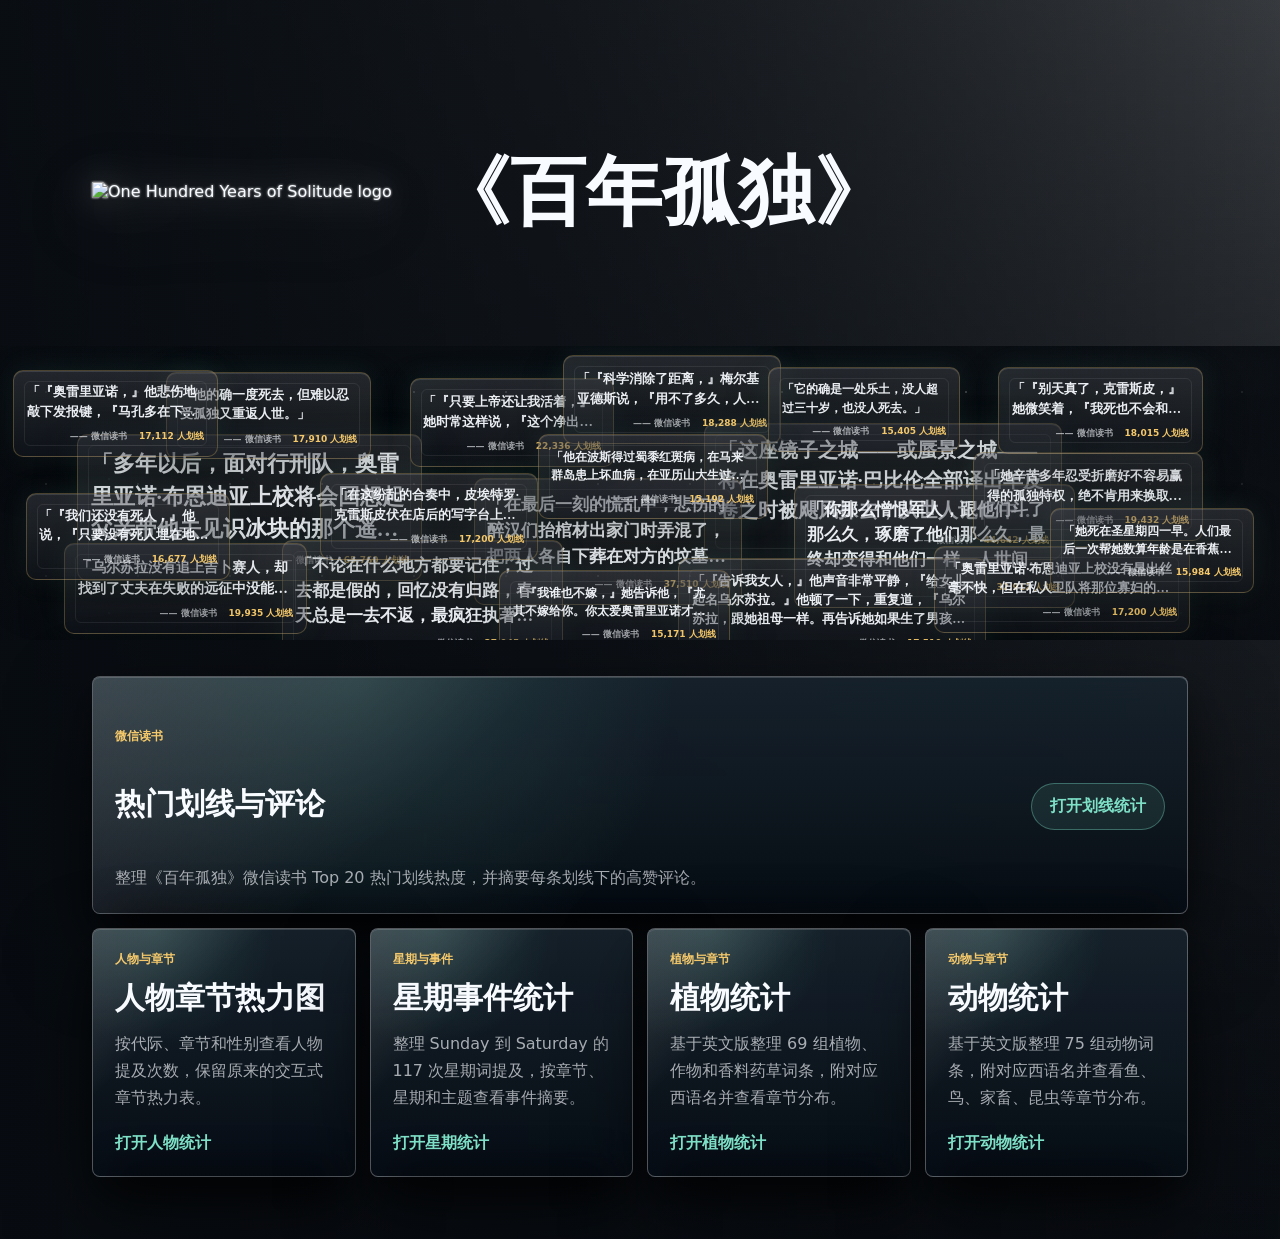
==== commit 01265bd0: "shrink quote card area" ====
--- a/index.html
+++ b/index.html
@@ -137,7 +137,7 @@
         isolation: isolate;
         width: min(1500px, 100vw);
         max-width: none;
-        min-height: clamp(560px, 45vw, 700px);
+        min-height: clamp(280px, 23vw, 350px);
         margin-left: 50%;
         margin-top: clamp(-12px, -1.2vw, -4px);
         padding: 0;
@@ -751,7 +751,7 @@
         .quote-field {
           width: 100vw;
           max-width: 100%;
-          min-height: 520px;
+          min-height: 280px;
           margin-left: 50%;
           padding: 0;
           transform: translateX(-50%);
@@ -868,7 +868,7 @@
 
         .quote-field {
           width: 100vw;
-          min-height: 620px;
+          min-height: 320px;
         }
       }
 
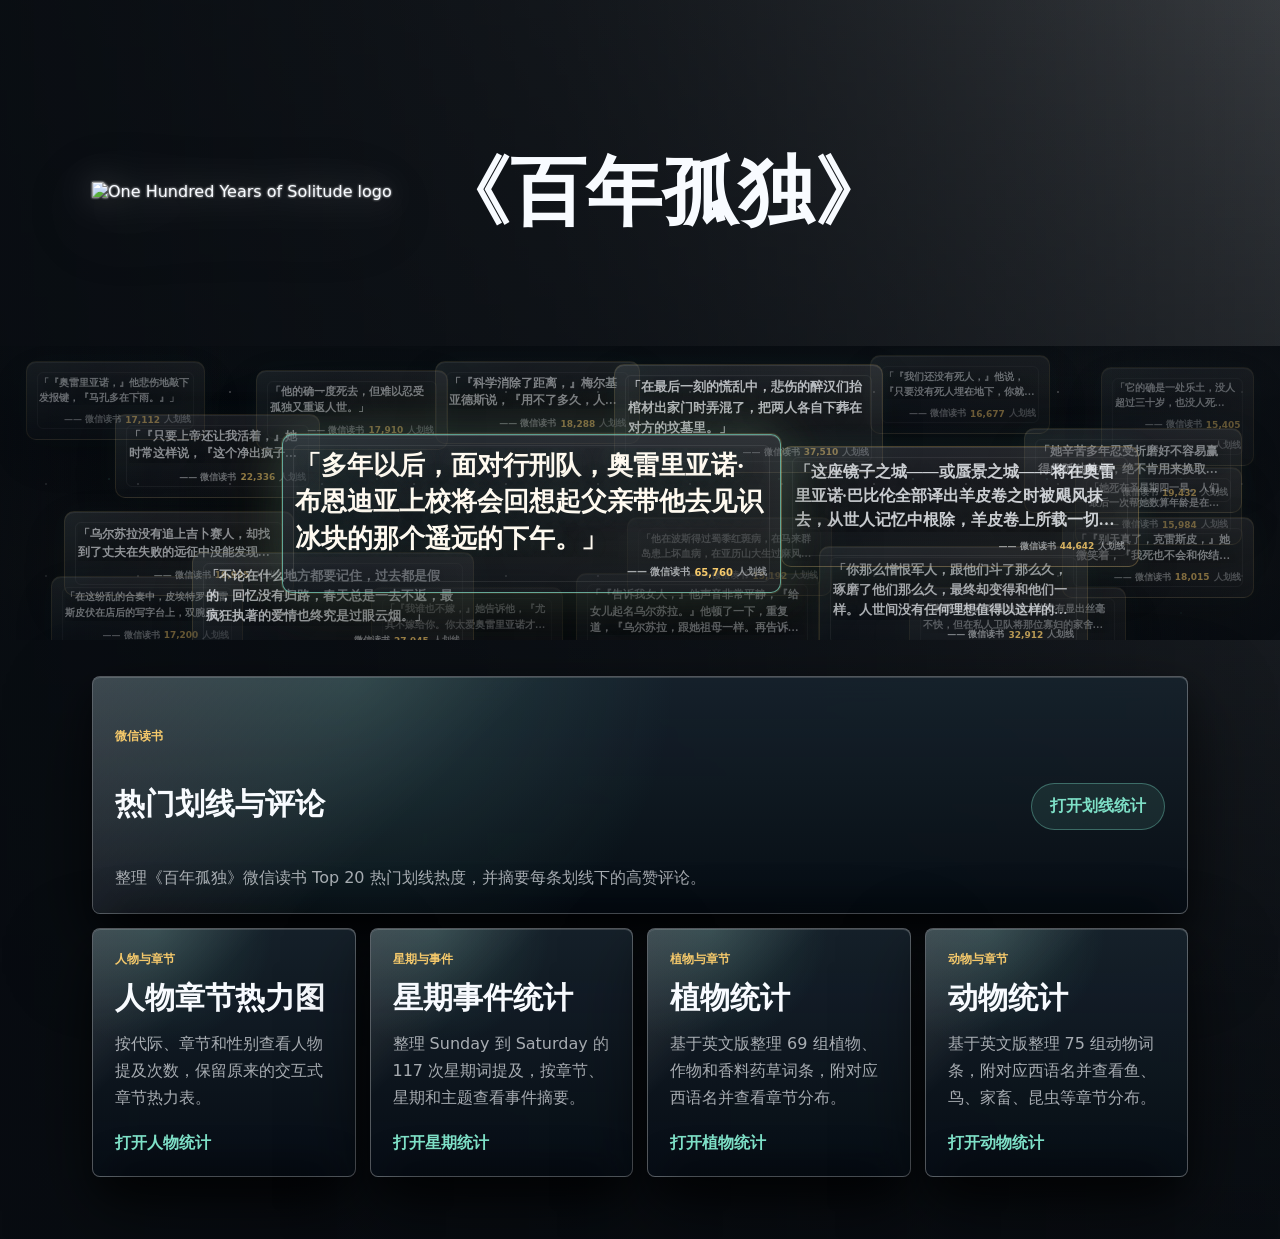
==== commit e38aa9b8: "refine quote card starfield" ====
--- a/index.html
+++ b/index.html
@@ -188,19 +188,20 @@
 
       .quote-card {
         position: absolute;
+        z-index: var(--z, 1);
         display: grid;
         grid-template-rows: minmax(0, 1fr) auto;
         min-width: 0;
         width: min(var(--card-width, 280px), calc(100vw - 42px));
         min-height: 0;
-        border: 1px solid rgba(245, 201, 107, 0.26);
+        border: 1px solid rgba(245, 201, 107, var(--border-alpha, 0.18));
         border-radius: 10px;
         background:
-          linear-gradient(180deg, rgba(255, 255, 255, 0.1), rgba(255, 255, 255, 0.025)),
-          rgba(11, 16, 24, 0.38);
+          linear-gradient(180deg, rgba(255, 255, 255, 0.12), rgba(255, 255, 255, 0.025)),
+          rgba(11, 16, 24, var(--card-bg, 0.34));
         box-shadow:
           0 18px 44px rgba(0, 0, 0, 0.26),
-          0 0 28px rgba(126, 224, 199, 0.08),
+          0 0 28px rgba(126, 224, 199, var(--glow-alpha, 0.06)),
           inset 0 1px 0 rgba(255, 255, 255, 0.12);
         padding: clamp(10px, 1vw, 14px);
         color: var(--ink);
@@ -208,9 +209,14 @@
           quote-drift-a 18s ease-in-out infinite,
           quote-breathe 4.8s ease-in-out infinite;
         left: var(--x);
+        opacity: var(--card-opacity, 0.72);
         top: var(--y);
+        transform: translate3d(var(--parallax-x, 0), var(--parallax-y, 0), 0)
+          scale(var(--card-scale, 1));
         transition:
           transform 180ms ease,
+          opacity 180ms ease,
+          filter 180ms ease,
           border-color 180ms ease,
           background 180ms ease,
           box-shadow 180ms ease;
@@ -236,10 +242,28 @@
         pointer-events: none;
       }
 
+      .quote-orbit:has(.quote-card:hover) .quote-card:not(:hover) {
+        --card-opacity: 0.34;
+        --card-peak-opacity: 0.42;
+        filter: saturate(0.72) brightness(0.68);
+      }
+
+      .quote-orbit.is-hovering .quote-card:not(.is-active) {
+        --card-opacity: 0.34;
+        --card-peak-opacity: 0.42;
+        filter: saturate(0.72) brightness(0.68);
+      }
+
       .quote-card:hover,
-      .quote-card:focus-within {
+      .quote-card:focus,
+      .quote-card:focus-within,
+      .quote-card.is-active {
         z-index: 20;
+        --card-scale: 1.05;
+        --card-opacity: 1;
+        --card-peak-opacity: 1;
         border-color: rgba(126, 224, 199, 0.62);
+        outline: none;
         background:
           linear-gradient(180deg, rgba(126, 224, 199, 0.14), rgba(255, 255, 255, 0.04)),
           rgba(8, 15, 22, 0.82);
@@ -248,7 +272,6 @@
           0 0 0 3px rgba(126, 224, 199, 0.12),
           inset 0 1px 0 rgba(255, 255, 255, 0.18);
         animation-play-state: paused;
-        transform: translateY(-8px) scale(1.08);
       }
 
       .quote-card blockquote {
@@ -258,17 +281,18 @@
         -webkit-line-clamp: var(--lines, 2);
         margin: 0;
         color: rgba(248, 251, 255, 0.94);
-        font-family: "Songti SC", "STSong", "Noto Serif CJK SC", SimSun, serif;
+        font-family: "Source Han Serif SC", "Noto Serif CJK SC", "Songti SC", "STSong", SimSun, serif;
         font-size: var(--quote-size, clamp(12px, 1vw, 16px));
-        font-weight: 700;
+        font-weight: 680;
         line-height: 1.5;
         letter-spacing: 0;
+        text-shadow: 0 2px 18px rgba(0, 0, 0, 0.38);
       }
 
       .quote-card footer {
         display: flex;
         flex-wrap: wrap;
-        gap: 8px 12px;
+        gap: 8px 4px;
         align-items: center;
         justify-content: flex-end;
         margin-top: 8px;
@@ -277,179 +301,274 @@
         font-weight: 760;
       }
 
-      .quote-card footer span {
+      .quote-card footer .highlight-count {
         color: var(--gold);
       }
 
+      .quote-card footer .highlight-unit {
+        color: rgba(248, 251, 255, 0.5);
+      }
+
       .quote-card.rank-1 {
-        --x: 6%;
+        --x: 22%;
         --y: 30%;
-        --card-width: clamp(250px, 27vw, 390px);
-        --quote-size: clamp(18px, 1.7vw, 25px);
+        --z: 8;
+        --card-width: clamp(410px, 39vw, 560px);
+        --quote-size: clamp(22px, 2vw, 30px);
         --lines: 3;
+        --card-opacity: 1;
+        --card-peak-opacity: 1;
+        --card-bg: 0.5;
+        --border-alpha: 0.58;
+        --glow-alpha: 0.28;
+        --depth: 0.8;
+        border-color: rgba(126, 224, 199, 0.68);
+        box-shadow:
+          0 30px 86px rgba(0, 0, 0, 0.5),
+          0 0 0 1px rgba(245, 201, 107, 0.18),
+          0 0 46px rgba(126, 224, 199, 0.2),
+          0 0 76px rgba(245, 201, 107, 0.12),
+          inset 0 1px 0 rgba(255, 255, 255, 0.18);
+      }
+
+      .quote-card.rank-1 blockquote {
+        color: #fffaf0;
+        font-weight: 820;
+        line-height: 1.42;
+        text-shadow:
+          0 2px 24px rgba(0, 0, 0, 0.52),
+          0 0 22px rgba(126, 224, 199, 0.18);
+      }
+
+      .quote-card.rank-1 footer {
+        font-size: 10px;
       }
 
       .quote-card.rank-2 {
-        --x: 55%;
-        --y: 26%;
-        --card-width: clamp(270px, 28vw, 410px);
-        --quote-size: clamp(17px, 1.55vw, 23px);
+        --x: 61%;
+        --y: 34%;
+        --z: 5;
+        --card-width: clamp(300px, 28vw, 410px);
+        --quote-size: clamp(15px, 1.25vw, 19px);
         --lines: 3;
+        --card-opacity: 0.86;
+        --card-peak-opacity: 0.96;
+        --card-bg: 0.4;
+        --border-alpha: 0.3;
+        --glow-alpha: 0.12;
+        --depth: 0.56;
         animation-name: quote-drift-b, quote-breathe;
         animation-duration: 22s, 5.4s;
       }
 
       .quote-card.rank-3 {
-        --x: 37%;
-        --y: 45%;
-        --card-width: clamp(220px, 21vw, 300px);
-        --quote-size: clamp(14px, 1.35vw, 19px);
+        --x: 48%;
+        --y: 6%;
+        --z: 4;
+        --card-width: clamp(230px, 21vw, 300px);
+        --quote-size: clamp(13px, 1.05vw, 16px);
         --lines: 3;
+        --card-opacity: 0.78;
+        --card-peak-opacity: 0.92;
+        --depth: 0.42;
         animation-name: quote-drift-c, quote-breathe;
         animation-duration: 20s, 4.6s;
       }
 
       .quote-card.rank-4 {
-        --x: 62%;
-        --y: 47%;
-        --card-width: clamp(225px, 22vw, 320px);
-        --quote-size: clamp(14px, 1.3vw, 18px);
+        --x: 64%;
+        --y: 68%;
+        --z: 4;
+        --card-width: clamp(230px, 21vw, 315px);
+        --quote-size: clamp(13px, 1.05vw, 16px);
         --lines: 3;
+        --card-opacity: 0.76;
+        --card-peak-opacity: 0.9;
+        --depth: 0.4;
         animation-name: quote-drift-d, quote-breathe;
         animation-duration: 24s, 5.2s;
       }
 
       .quote-card.rank-5 {
-        --x: 22%;
-        --y: 66%;
-        --card-width: clamp(220px, 22vw, 310px);
-        --quote-size: clamp(14px, 1.3vw, 18px);
+        --x: 15%;
+        --y: 70%;
+        --z: 4;
+        --card-width: clamp(230px, 22vw, 320px);
+        --quote-size: clamp(13px, 1.05vw, 16px);
         --lines: 3;
+        --card-opacity: 0.76;
+        --card-peak-opacity: 0.9;
+        --depth: 0.38;
         animation-name: quote-drift-c, quote-breathe;
         animation-duration: 19s, 5.8s;
       }
 
       .quote-card.rank-6 {
-        --x: 32%;
-        --y: 11%;
-        --card-width: clamp(170px, 16vw, 240px);
-        --quote-size: clamp(12px, 1.05vw, 15px);
+        --x: 9%;
+        --y: 23%;
+        --card-width: clamp(180px, 16vw, 235px);
+        --quote-size: clamp(11px, 0.92vw, 14px);
+        --card-opacity: 0.62;
+        --card-peak-opacity: 0.78;
+        --depth: 0.26;
         animation-name: quote-drift-b, quote-breathe;
         animation-duration: 21s, 4.4s;
       }
 
       .quote-card.rank-7 {
         --x: 5%;
-        --y: 67%;
-        --card-width: clamp(190px, 19vw, 270px);
-        --quote-size: clamp(12px, 1.1vw, 16px);
+        --y: 56%;
+        --card-width: clamp(190px, 18vw, 260px);
+        --quote-size: clamp(11px, 0.94vw, 14px);
+        --card-opacity: 0.6;
+        --card-peak-opacity: 0.76;
+        --depth: 0.24;
         animation-name: quote-drift-a, quote-breathe;
         animation-duration: 23s, 4.8s;
       }
 
       .quote-card.rank-8 {
-        --x: 76%;
-        --y: 36%;
-        --card-width: clamp(190px, 18vw, 260px);
-        --quote-size: clamp(12px, 1.05vw, 15px);
+        --x: 80%;
+        --y: 28%;
+        --card-width: clamp(185px, 17vw, 250px);
+        --quote-size: clamp(11px, 0.94vw, 14px);
+        --card-opacity: 0.6;
+        --card-peak-opacity: 0.76;
+        --depth: 0.22;
         animation-name: quote-drift-d, quote-breathe;
         animation-duration: 18s, 5.6s;
       }
 
       .quote-card.rank-9 {
-        --x: 44%;
+        --x: 34%;
+        --y: 5%;
+        --card-width: clamp(180px, 16vw, 230px);
+        --quote-size: clamp(11px, 0.9vw, 13px);
+        --card-opacity: 0.54;
+        --card-peak-opacity: 0.7;
+        --depth: 0.18;
+        animation-name: quote-drift-b, quote-breathe;
+      }
+
+      .quote-card.rank-10 {
+        --x: 83%;
+        --y: 58%;
+        --card-width: clamp(165px, 15vw, 220px);
+        --quote-size: clamp(10px, 0.84vw, 13px);
+        --card-opacity: 0.52;
+        --card-peak-opacity: 0.68;
+        --depth: 0.16;
+        animation-name: quote-drift-c, quote-breathe;
+      }
+
+      .quote-card.rank-11 {
+        --x: 20%;
+        --y: 8%;
+        --card-width: clamp(165px, 15vw, 220px);
+        --quote-size: clamp(10px, 0.84vw, 13px);
+        --card-opacity: 0.5;
+        --card-peak-opacity: 0.66;
+        --depth: 0.14;
+        animation-name: quote-drift-d, quote-breathe;
+      }
+
+      .quote-card.rank-12 {
+        --x: 45%;
+        --y: 77%;
+        --card-width: clamp(210px, 19vw, 285px);
+        --quote-size: clamp(10px, 0.84vw, 13px);
+        --lines: 3;
+        --card-opacity: 0.5;
+        --card-peak-opacity: 0.66;
+        --depth: 0.14;
+        animation-name: quote-drift-a, quote-breathe;
+      }
+
+      .quote-card.rank-13 {
+        --x: 4%;
+        --y: 78%;
+        --card-width: clamp(170px, 15vw, 220px);
+        --quote-size: clamp(10px, 0.82vw, 12px);
+        --card-opacity: 0.44;
+        --card-peak-opacity: 0.58;
+        --depth: 0.1;
+        animation-name: quote-drift-d, quote-breathe;
+      }
+
+      .quote-card.rank-14 {
+        --x: 71%;
+        --y: 82%;
+        --card-width: clamp(185px, 17vw, 245px);
+        --quote-size: clamp(10px, 0.82vw, 12px);
+        --card-opacity: 0.44;
+        --card-peak-opacity: 0.58;
+        --depth: 0.1;
+        animation-name: quote-drift-b, quote-breathe;
+      }
+
+      .quote-card.rank-15 {
+        --x: 2%;
+        --y: 5%;
+        --card-width: clamp(160px, 14vw, 205px);
+        --quote-size: clamp(10px, 0.8vw, 12px);
+        --card-opacity: 0.42;
+        --card-peak-opacity: 0.56;
+        --depth: 0.08;
+        animation-name: quote-drift-c, quote-breathe;
+      }
+
+      .quote-card.rank-16 {
+        --x: 68%;
         --y: 3%;
-        --card-width: clamp(180px, 17vw, 240px);
-        --quote-size: clamp(12px, 1.05vw, 15px);
+        --card-width: clamp(160px, 14vw, 205px);
+        --quote-size: clamp(10px, 0.8vw, 12px);
+        --card-opacity: 0.42;
+        --card-peak-opacity: 0.56;
+        --depth: 0.08;
         animation-name: quote-drift-b, quote-breathe;
       }
 
-      .quote-card.rank-10 {
-        --x: 78%;
+      .quote-card.rank-17 {
+        --x: 84%;
+        --y: 41%;
+        --card-width: clamp(155px, 13vw, 195px);
+        --quote-size: clamp(10px, 0.78vw, 12px);
+        --card-opacity: 0.4;
+        --card-peak-opacity: 0.54;
+        --depth: 0.06;
+        animation-name: quote-drift-a, quote-breathe;
+      }
+
+      .quote-card.rank-18 {
+        --x: 86%;
         --y: 7%;
-        --card-width: clamp(170px, 16vw, 230px);
-        --quote-size: clamp(12px, 1vw, 14px);
+        --card-width: clamp(145px, 12vw, 185px);
+        --quote-size: clamp(10px, 0.78vw, 12px);
+        --card-opacity: 0.38;
+        --card-peak-opacity: 0.52;
+        --depth: 0.06;
+        animation-name: quote-drift-d, quote-breathe;
+      }
+
+      .quote-card.rank-19 {
+        --x: 49%;
+        --y: 58%;
+        --card-width: clamp(180px, 16vw, 230px);
+        --quote-size: clamp(10px, 0.8vw, 12px);
+        --card-opacity: 0.4;
+        --card-peak-opacity: 0.54;
+        --depth: 0.06;
         animation-name: quote-drift-c, quote-breathe;
       }
 
-      .quote-card.rank-11 {
-        --x: 13%;
-        --y: 9%;
-        --card-width: clamp(170px, 16vw, 230px);
-        --quote-size: clamp(12px, 1vw, 14px);
-        animation-name: quote-drift-d, quote-breathe;
-      }
-
-      .quote-card.rank-12 {
-        --x: 53%;
-        --y: 72%;
-        --card-width: clamp(230px, 24vw, 330px);
-        --quote-size: clamp(12px, 1vw, 14px);
-        --lines: 3;
-        animation-name: quote-drift-a, quote-breathe;
-      }
-
-      .quote-card.rank-13 {
-        --x: 25%;
-        --y: 43%;
-        --card-width: clamp(180px, 17vw, 240px);
-        --quote-size: clamp(12px, 1vw, 14px);
-        animation-name: quote-drift-d, quote-breathe;
-      }
-
-      .quote-card.rank-14 {
-        --x: 73%;
-        --y: 68%;
-        --card-width: clamp(200px, 20vw, 290px);
-        --quote-size: clamp(12px, 1vw, 14px);
-        animation-name: quote-drift-b, quote-breathe;
-      }
-
-      .quote-card.rank-15 {
-        --x: 1%;
-        --y: 8%;
-        --card-width: clamp(170px, 16vw, 230px);
-        --quote-size: clamp(12px, 1vw, 14px);
-        animation-name: quote-drift-c, quote-breathe;
-      }
-
-      .quote-card.rank-16 {
-        --x: 2%;
-        --y: 50%;
-        --card-width: clamp(170px, 16vw, 230px);
-        --quote-size: clamp(12px, 1vw, 14px);
-        animation-name: quote-drift-b, quote-breathe;
-      }
-
-      .quote-card.rank-17 {
-        --x: 82%;
-        --y: 55%;
-        --card-width: clamp(170px, 16vw, 230px);
-        --quote-size: clamp(11px, 0.95vw, 13px);
-        animation-name: quote-drift-a, quote-breathe;
-      }
-
-      .quote-card.rank-18 {
-        --x: 60%;
-        --y: 7%;
-        --card-width: clamp(160px, 15vw, 210px);
-        --quote-size: clamp(11px, 0.95vw, 13px);
-        animation-name: quote-drift-d, quote-breathe;
-      }
-
-      .quote-card.rank-19 {
-        --x: 42%;
-        --y: 30%;
-        --card-width: clamp(190px, 18vw, 260px);
-        --quote-size: clamp(11px, 0.95vw, 13px);
-        animation-name: quote-drift-c, quote-breathe;
-      }
-
       .quote-card.rank-20 {
-        --x: 39%;
-        --y: 76%;
-        --card-width: clamp(190px, 18vw, 260px);
-        --quote-size: clamp(11px, 0.95vw, 13px);
+        --x: 29%;
+        --y: 82%;
+        --card-width: clamp(165px, 15vw, 210px);
+        --quote-size: clamp(10px, 0.8vw, 12px);
+        --card-opacity: 0.38;
+        --card-peak-opacity: 0.52;
+        --depth: 0.06;
         animation-name: quote-drift-b, quote-breathe;
       }
 
@@ -584,11 +703,11 @@
       @keyframes quote-breathe {
         0%,
         100% {
-          opacity: 0.82;
+          opacity: var(--card-opacity, 0.72);
         }
 
         50% {
-          opacity: 1;
+          opacity: var(--card-peak-opacity, 0.9);
         }
       }
 
@@ -796,10 +915,10 @@
           left: var(--x);
           top: var(--y);
           margin: 0;
-          width: min(var(--card-width, 220px), 58vw);
+          width: min(var(--card-width, 220px), 72vw);
           min-height: 0;
           padding: 10px;
-          --quote-size: clamp(13px, 3.6vw, 17px);
+          --quote-size: clamp(11px, 3vw, 15px);
           --lines: 2;
         }
 
@@ -809,51 +928,59 @@
         }
 
         .quote-card.rank-1 {
-          --x: 4%;
-          --y: 5%;
+          --x: 8%;
+          --y: 24%;
+          --card-width: 280px;
+          --quote-size: clamp(18px, 5.3vw, 22px);
+          --lines: 3;
+          --card-bg: 0.72;
+        }
+
+        .quote-card:not(.rank-1) {
+          --card-opacity: 0.34;
+          --card-peak-opacity: 0.48;
+        }
+
+        .quote-card.rank-2 {
+          --x: 34%;
+          --y: 9%;
           --card-width: 230px;
         }
 
-        .quote-card.rank-2 {
-          --x: 38%;
-          --y: 17%;
-          --card-width: 220px;
-        }
-
         .quote-card.rank-3 {
-          --x: 8%;
-          --y: 32%;
-          --card-width: 210px;
+          --x: 3%;
+          --y: 6%;
+          --card-width: 190px;
         }
 
         .quote-card.rank-4 {
           --x: 42%;
-          --y: 43%;
-          --card-width: 210px;
+          --y: 57%;
+          --card-width: 200px;
         }
 
         .quote-card.rank-5 {
-          --x: 5%;
-          --y: 56%;
+          --x: 2%;
+          --y: 67%;
           --card-width: 220px;
         }
 
         .quote-card.rank-6 {
-          --x: 39%;
-          --y: 66%;
-          --card-width: 190px;
+          --x: 54%;
+          --y: 36%;
+          --card-width: 175px;
         }
 
         .quote-card.rank-7 {
-          --x: 7%;
-          --y: 77%;
-          --card-width: 210px;
+          --x: 1%;
+          --y: 49%;
+          --card-width: 175px;
         }
 
         .quote-card.rank-8 {
-          --x: 44%;
-          --y: 84%;
-          --card-width: 190px;
+          --x: 52%;
+          --y: 76%;
+          --card-width: 160px;
         }
 
         a.card {
@@ -903,83 +1030,83 @@
         <div class="quote-orbit" aria-label="热门划线精选">
           <article class="quote-card rank-1">
             <blockquote>「多年以后，面对行刑队，奥雷里亚诺·布恩迪亚上校将会回想起父亲带他去见识冰块的那个遥远的下午。」</blockquote>
-            <footer>—— 微信读书 <span>65,760 人划线</span></footer>
+            <footer>—— 微信读书 <span class="highlight-count">65,760</span><span class="highlight-unit"> 人划线</span></footer>
           </article>
           <article class="quote-card rank-2">
             <blockquote>「这座镜子之城——或蜃景之城——将在奥雷里亚诺·巴比伦全部译出羊皮卷之时被飓风抹去，从世人记忆中根除，羊皮卷上所载一切自永远至永远不会再重复，因为注定经受百年孤独的家族不会有第二次机会在大地上出现。」</blockquote>
-            <footer>—— 微信读书 <span>44,642 人划线</span></footer>
+            <footer>—— 微信读书 <span class="highlight-count">44,642</span><span class="highlight-unit"> 人划线</span></footer>
           </article>
           <article class="quote-card rank-3">
             <blockquote>「在最后一刻的慌乱中，悲伤的醉汉们抬棺材出家门时弄混了，把两人各自下葬在对方的坟墓里。」</blockquote>
-            <footer>—— 微信读书 <span>37,510 人划线</span></footer>
+            <footer>—— 微信读书 <span class="highlight-count">37,510</span><span class="highlight-unit"> 人划线</span></footer>
           </article>
           <article class="quote-card rank-4">
             <blockquote>「你那么憎恨军人，跟他们斗了那么久，琢磨了他们那么久，最终却变得和他们一样。人世间没有任何理想值得以这样的沉沦作为代价。」</blockquote>
-            <footer>—— 微信读书 <span>32,912 人划线</span></footer>
+            <footer>—— 微信读书 <span class="highlight-count">32,912</span><span class="highlight-unit"> 人划线</span></footer>
           </article>
           <article class="quote-card rank-5">
             <blockquote>「不论在什么地方都要记住，过去都是假的，回忆没有归路，春天总是一去不返，最疯狂执著的爱情也终究是过眼云烟。」</blockquote>
-            <footer>—— 微信读书 <span>27,945 人划线</span></footer>
+            <footer>—— 微信读书 <span class="highlight-count">27,945</span><span class="highlight-unit"> 人划线</span></footer>
           </article>
           <article class="quote-card rank-6">
             <blockquote>「『只要上帝还让我活着，』她时常这样说，『这个净出疯子的家里就缺不了钱。』」</blockquote>
-            <footer>—— 微信读书 <span>22,336 人划线</span></footer>
+            <footer>—— 微信读书 <span class="highlight-count">22,336</span><span class="highlight-unit"> 人划线</span></footer>
           </article>
           <article class="quote-card rank-7">
             <blockquote>「乌尔苏拉没有追上吉卜赛人，却找到了丈夫在失败的远征中没能发现的通向伟大发明的道路。」</blockquote>
-            <footer>—— 微信读书 <span>19,935 人划线</span></footer>
+            <footer>—— 微信读书 <span class="highlight-count">19,935</span><span class="highlight-unit"> 人划线</span></footer>
           </article>
           <article class="quote-card rank-8">
             <blockquote>「她辛苦多年忍受折磨好不容易赢得的孤独特权，绝不肯用来换取一个被虚假迷人的怜悯打扰的晚年。」</blockquote>
-            <footer>—— 微信读书 <span>19,432 人划线</span></footer>
+            <footer>—— 微信读书 <span class="highlight-count">19,432</span><span class="highlight-unit"> 人划线</span></footer>
           </article>
           <article class="quote-card rank-9">
             <blockquote>「『科学消除了距离，』梅尔基亚德斯说，『用不了多久，人们不出家门就能看到世界上任何地方发生的事情。』」</blockquote>
-            <footer>—— 微信读书 <span>18,288 人划线</span></footer>
+            <footer>—— 微信读书 <span class="highlight-count">18,288</span><span class="highlight-unit"> 人划线</span></footer>
           </article>
           <article class="quote-card rank-10">
             <blockquote>「『别天真了，克雷斯皮，』她微笑着，『我死也不会和你结婚的。』」</blockquote>
-            <footer>—— 微信读书 <span>18,015 人划线</span></footer>
+            <footer>—— 微信读书 <span class="highlight-count">18,015</span><span class="highlight-unit"> 人划线</span></footer>
           </article>
           <article class="quote-card rank-11">
             <blockquote>「他的确一度死去，但难以忍受孤独又重返人世。」</blockquote>
-            <footer>—— 微信读书 <span>17,910 人划线</span></footer>
+            <footer>—— 微信读书 <span class="highlight-count">17,910</span><span class="highlight-unit"> 人划线</span></footer>
           </article>
           <article class="quote-card rank-12">
             <blockquote>「『告诉我女人，』他声音非常平静，『给女儿起名乌尔苏拉。』他顿了一下，重复道，『乌尔苏拉，跟她祖母一样。再告诉她如果生了男孩，就叫他何塞·阿尔卡蒂奥，但不是随他伯父的名字，而是随他祖父。』」</blockquote>
-            <footer>—— 微信读书 <span>17,510 人划线</span></footer>
+            <footer>—— 微信读书 <span class="highlight-count">17,510</span><span class="highlight-unit"> 人划线</span></footer>
           </article>
           <article class="quote-card rank-13">
             <blockquote>「在这纷乱的合奏中，皮埃特罗·克雷斯皮伏在店后的写字台上，双腕用剃刀割破，双手浸没在一盆安息香水里。」</blockquote>
-            <footer>—— 微信读书 <span>17,200 人划线</span></footer>
+            <footer>—— 微信读书 <span class="highlight-count">17,200</span><span class="highlight-unit"> 人划线</span></footer>
           </article>
           <article class="quote-card rank-14">
             <blockquote>「奥雷里亚诺·布恩迪亚上校没有显出丝毫不快，但在私人卫队将那位寡妇的家舍夷为平地化为灰烬之后，他的心才恢复平静。」</blockquote>
-            <footer>—— 微信读书 <span>17,200 人划线</span></footer>
+            <footer>—— 微信读书 <span class="highlight-count">17,200</span><span class="highlight-unit"> 人划线</span></footer>
           </article>
           <article class="quote-card rank-15">
             <blockquote>「『奥雷里亚诺，』他悲伤地敲下发报键，『马孔多在下雨。』」</blockquote>
-            <footer>—— 微信读书 <span>17,112 人划线</span></footer>
+            <footer>—— 微信读书 <span class="highlight-count">17,112</span><span class="highlight-unit"> 人划线</span></footer>
           </article>
           <article class="quote-card rank-16">
             <blockquote>「『我们还没有死人，』他说，『只要没有死人埋在地下，你就不属于这个地方。』」</blockquote>
-            <footer>—— 微信读书 <span>16,677 人划线</span></footer>
+            <footer>—— 微信读书 <span class="highlight-count">16,677</span><span class="highlight-unit"> 人划线</span></footer>
           </article>
           <article class="quote-card rank-17">
             <blockquote>「她死在圣星期四一早。人们最后一次帮她数算年龄是在香蕉公司时期，当时得出的结果在一百一十五到一百二十二岁之间。」</blockquote>
-            <footer>—— 微信读书 <span>15,984 人划线</span></footer>
+            <footer>—— 微信读书 <span class="highlight-count">15,984</span><span class="highlight-unit"> 人划线</span></footer>
           </article>
           <article class="quote-card rank-18">
             <blockquote>「它的确是一处乐土，没人超过三十岁，也没人死去。」</blockquote>
-            <footer>—— 微信读书 <span>15,405 人划线</span></footer>
+            <footer>—— 微信读书 <span class="highlight-count">15,405</span><span class="highlight-unit"> 人划线</span></footer>
           </article>
           <article class="quote-card rank-19">
             <blockquote>「他在波斯得过蜀黍红斑病，在马来群岛患上坏血病，在亚历山大生过麻风病，在日本染上脚气病，在马达加斯加患过腺鼠疫，在西西里碰上地震，在麦哲伦海峡遭遇重大海难，却都大难不死。」</blockquote>
-            <footer>—— 微信读书 <span>15,192 人划线</span></footer>
+            <footer>—— 微信读书 <span class="highlight-count">15,192</span><span class="highlight-unit"> 人划线</span></footer>
           </article>
           <article class="quote-card rank-20">
             <blockquote>「『我谁也不嫁，』她告诉他，『尤其不嫁给你。你太爱奥雷里亚诺才想跟我结婚，因为你没法跟他结婚。』」</blockquote>
-            <footer>—— 微信读书 <span>15,171 人划线</span></footer>
+            <footer>—— 微信读书 <span class="highlight-count">15,171</span><span class="highlight-unit"> 人划线</span></footer>
           </article>
         </div>
       </section>
@@ -1021,5 +1148,61 @@
         </a>
       </section>
     </main>
+    <script>
+      (() => {
+        const orbit = document.querySelector(".quote-orbit");
+        if (!orbit) return;
+
+        const cards = Array.from(orbit.querySelectorAll(".quote-card"));
+        const reduceMotion = window.matchMedia("(prefers-reduced-motion: reduce)");
+        let frame = 0;
+        let pointer = { x: 0, y: 0 };
+
+        cards.forEach((card, index) => {
+          card.tabIndex = 0;
+          const depth = Number.parseFloat(getComputedStyle(card).getPropertyValue("--depth"));
+          card.dataset.depth = Number.isFinite(depth) ? String(depth) : String(Math.max(0.06, 0.68 - index * 0.035));
+
+          card.addEventListener("focus", () => {
+            orbit.classList.add("is-hovering");
+            card.classList.add("is-active");
+          });
+
+          card.addEventListener("blur", () => {
+            card.classList.remove("is-active");
+            if (!orbit.querySelector(".quote-card.is-active")) {
+              orbit.classList.remove("is-hovering");
+            }
+          });
+        });
+
+        const applyParallax = () => {
+          frame = 0;
+          cards.forEach((card) => {
+            const depth = Number.parseFloat(card.dataset.depth) || 0.1;
+            card.style.setProperty("--parallax-x", `${(pointer.x * depth).toFixed(2)}px`);
+            card.style.setProperty("--parallax-y", `${(pointer.y * depth).toFixed(2)}px`);
+          });
+        };
+
+        const queueParallax = (event) => {
+          if (reduceMotion.matches) return;
+          const rect = orbit.getBoundingClientRect();
+          pointer = {
+            x: ((event.clientX - rect.left) / rect.width - 0.5) * 24,
+            y: ((event.clientY - rect.top) / rect.height - 0.5) * 18,
+          };
+          if (!frame) frame = window.requestAnimationFrame(applyParallax);
+        };
+
+        const resetParallax = () => {
+          pointer = { x: 0, y: 0 };
+          if (!frame) frame = window.requestAnimationFrame(applyParallax);
+        };
+
+        orbit.addEventListener("pointermove", queueParallax);
+        orbit.addEventListener("pointerleave", resetParallax);
+      })();
+    </script>
   </body>
 </html>
